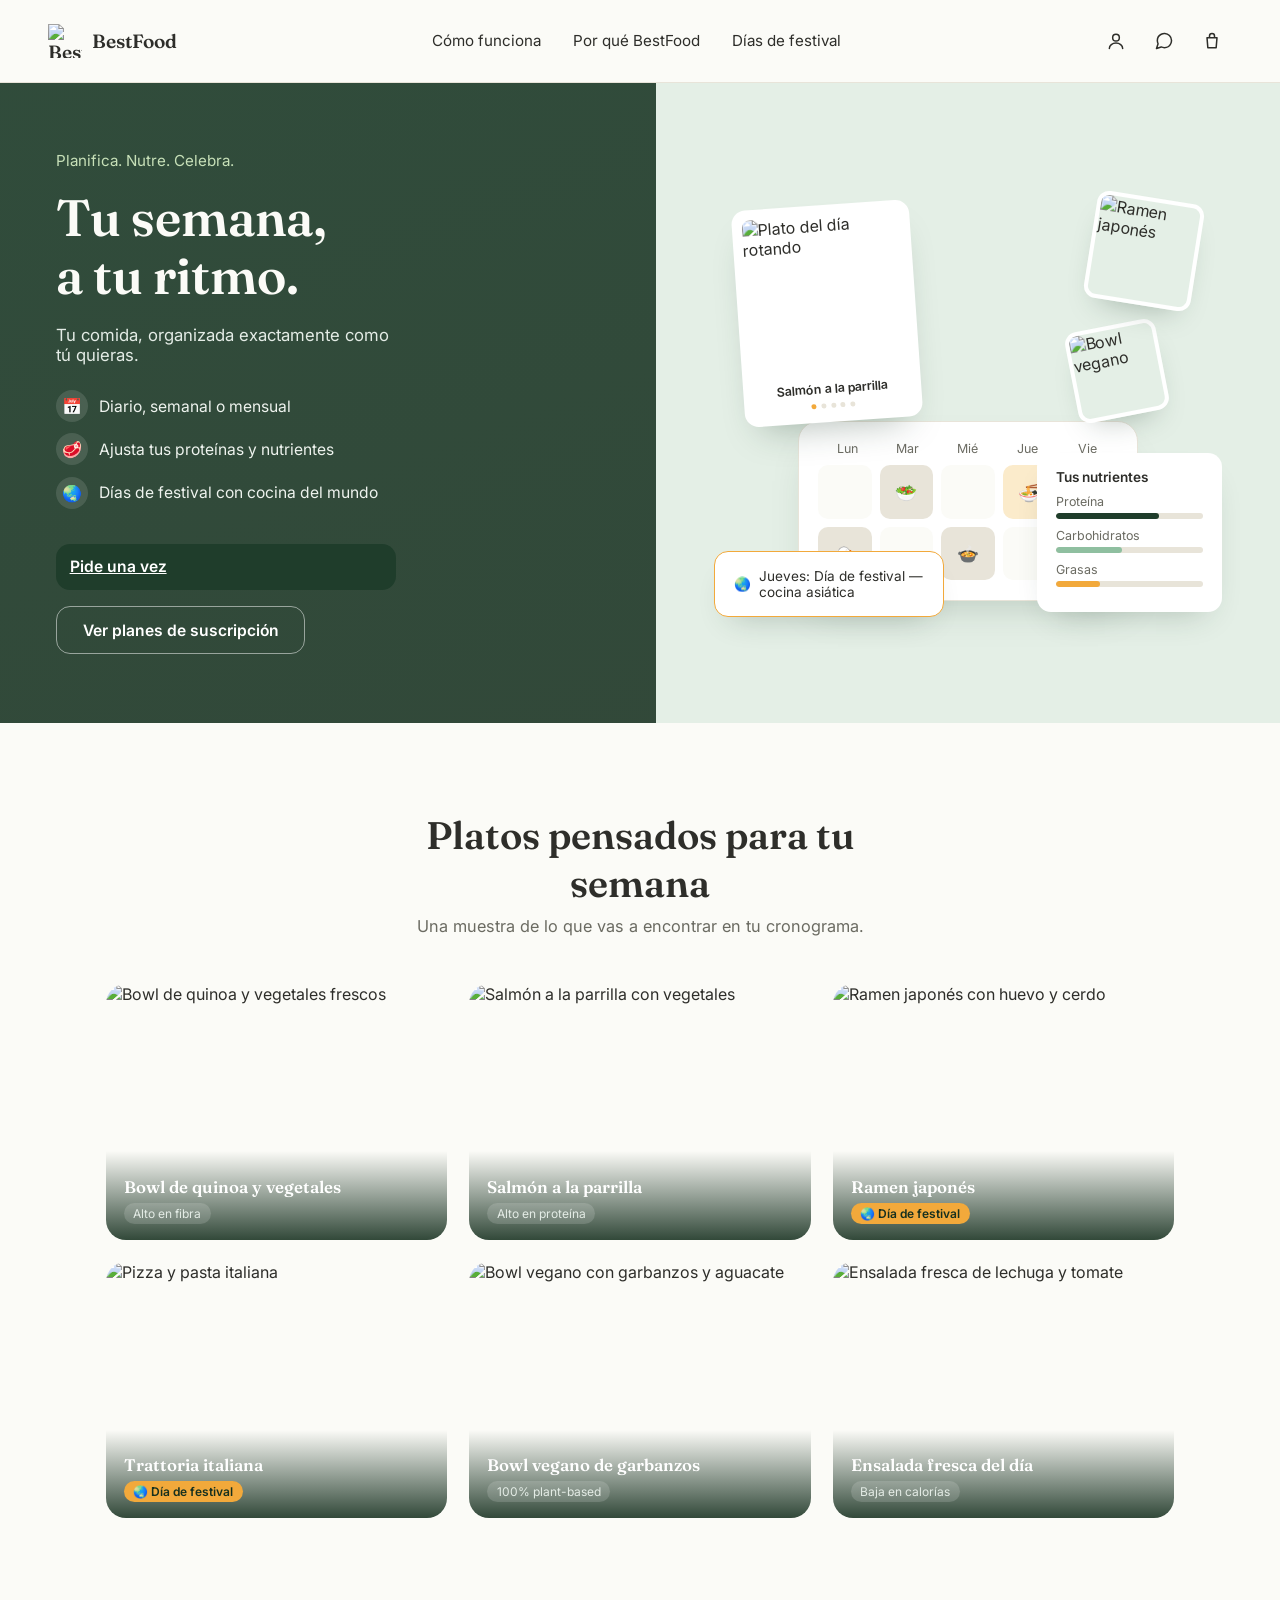
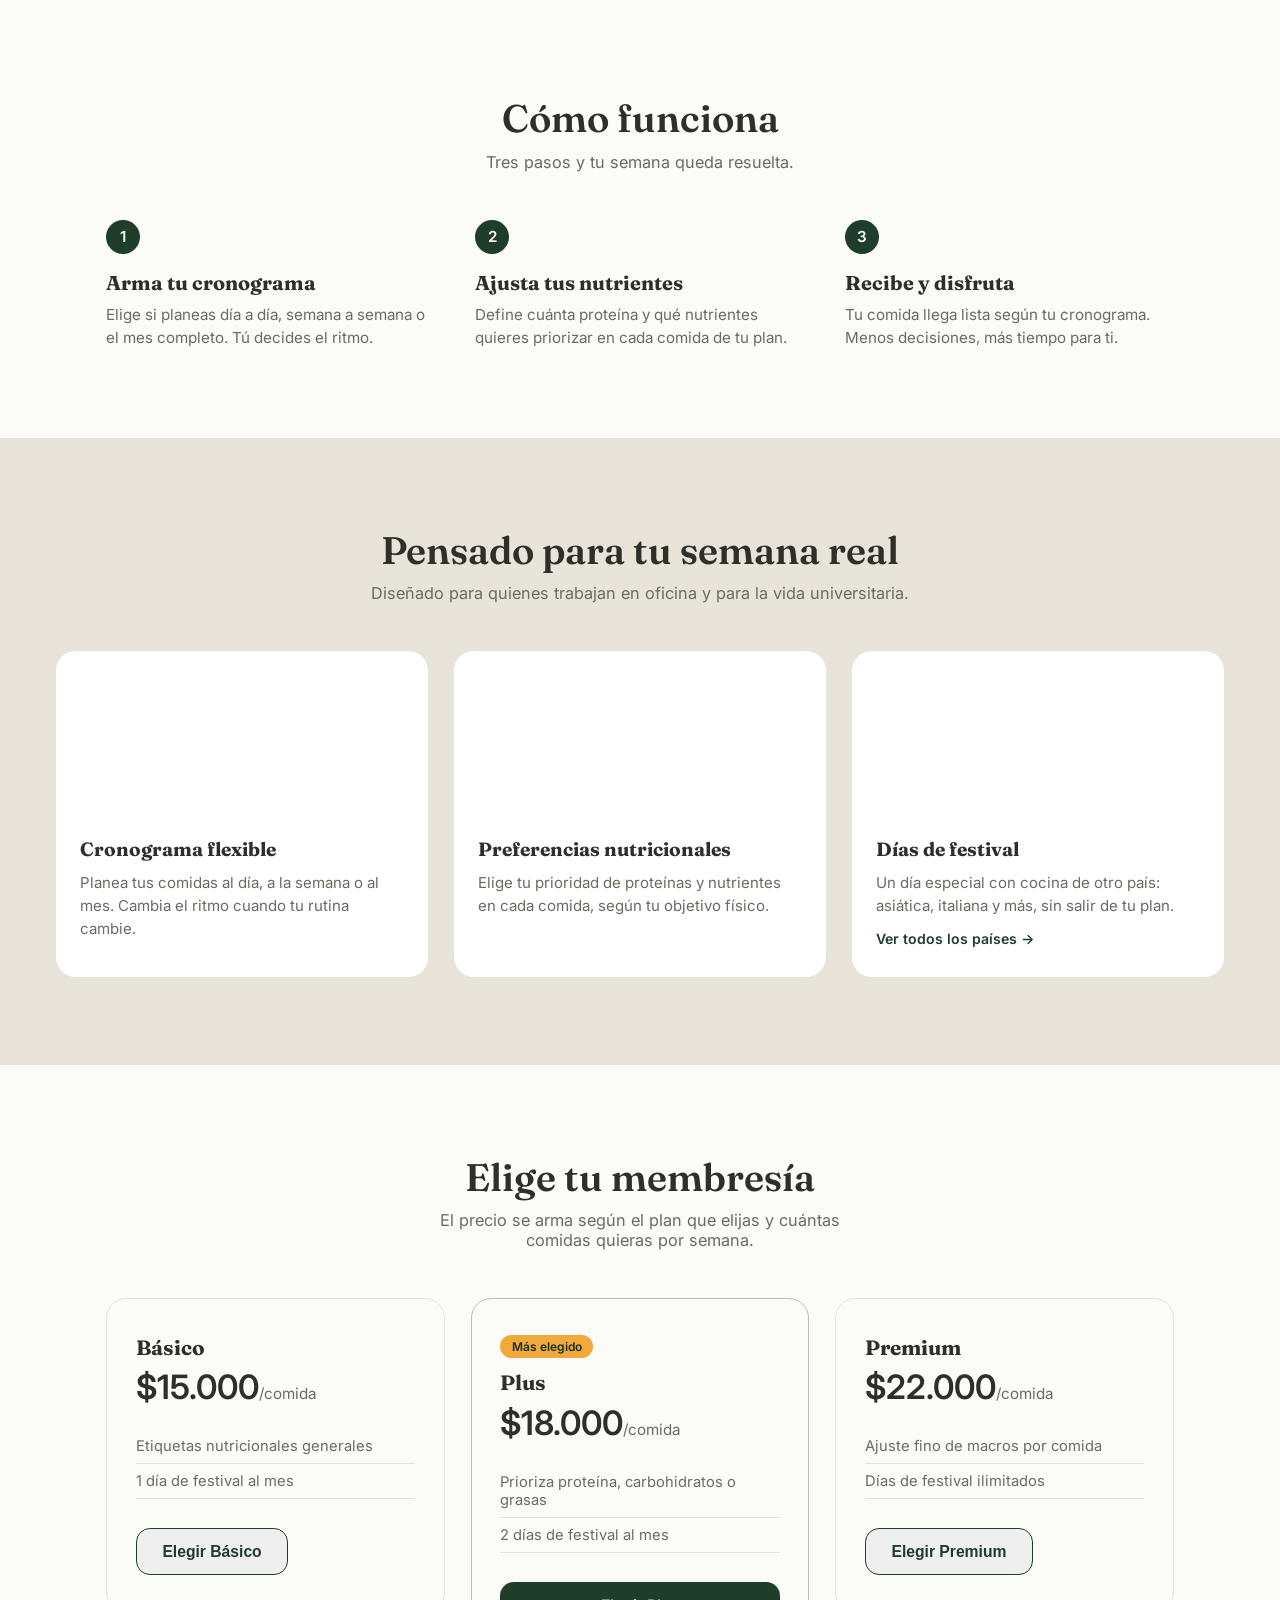
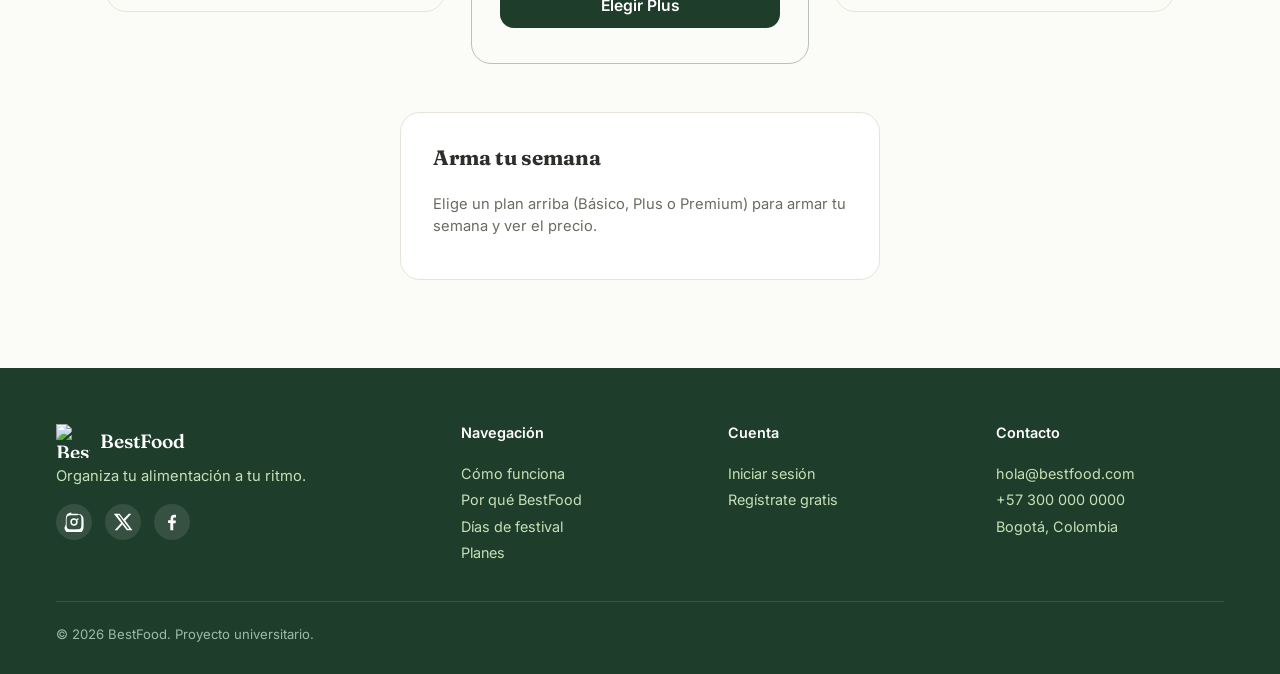
==== index.html @ bfc7ee5a "Add files via upload" ====
<!DOCTYPE html>
<html lang="es">
<head>
  <meta charset="UTF-8">
  <meta name="viewport" content="width=device-width, initial-scale=1.0">
  <title>BestFood — Organiza tu alimentación a tu ritmo</title>

  <link rel="icon" type="image/png" href="assets/logo.png">

  <link rel="preconnect" href="https://fonts.googleapis.com">
  <link href="https://fonts.googleapis.com/css2?family=Fraunces:opsz,wght@9..144,400;9..144,600;9..144,700&family=Inter:wght@400;500;600;700&display=swap" rel="stylesheet">

  <link rel="stylesheet" href="css/styles.css">
</head>
<body>

  <!-- ============ NAV ============ -->
  <header class="site-nav">
    <a href="landing.html" class="nav-logo">
      <img src="assets/logo.png" alt="BestFood" class="nav-logo-icon">
      BestFood
    </a>

    <nav class="nav-links" id="nav-links">
      <a href="#como-funciona">Cómo funciona</a>
      <a href="#diferencias">Por qué BestFood</a>
      <a href="festival.html">Días de festival</a>
    </nav>

    <div class="nav-actions nav-icons">
      <a href="login.html" class="nav-icon-btn" aria-label="Iniciar sesión / Mi cuenta">
        <svg viewBox="0 0 24 24" width="20" height="20"><path fill="none" stroke="currentColor" stroke-width="1.8" stroke-linecap="round" stroke-linejoin="round" d="M12 12a4 4 0 1 0 0-8 4 4 0 0 0 0 8zM4 21c0-3.6 3.6-6.5 8-6.5s8 2.9 8 6.5"/></svg>
      </a>
      <a href="mailto:hola@bestfood.com" class="nav-icon-btn" aria-label="Servicio al cliente">
        <svg viewBox="0 0 24 24" width="20" height="20"><path fill="none" stroke="currentColor" stroke-width="1.8" stroke-linecap="round" stroke-linejoin="round" d="M21 11.5a8.38 8.38 0 0 1-.9 3.8 8.5 8.5 0 0 1-7.6 4.7 8.38 8.38 0 0 1-3.8-.9L3 21l1.9-5.7a8.38 8.38 0 0 1-.9-3.8 8.5 8.5 0 0 1 4.7-7.6 8.38 8.38 0 0 1 3.8-.9h.5a8.48 8.48 0 0 1 8 8v.5z"/></svg>
      </a>
      <a href="menu.html" class="nav-icon-btn" aria-label="Tu pedido">
        <svg viewBox="0 0 24 24" width="20" height="20"><path fill="none" stroke="currentColor" stroke-width="1.8" stroke-linecap="round" stroke-linejoin="round" d="M6 8h12l-1 12H7L6 8zM9 8V6a3 3 0 0 1 6 0v2"/></svg>
      </a>
    </div>
    

    <button class="nav-toggle" id="nav-toggle" aria-label="Abrir menú">☰</button>
  </header>

  <!-- ============ HERO ============ -->
  <section class="hero">
    <div class="hero-brand">
      <div class="hero-brand-overlay"></div>
      <div class="hero-brand-content">
        <p class="eyebrow-plain">Planifica. Nutre. Celebra.</p>
        <h1>Tu semana,<br>a tu ritmo.</h1>
        <p class="hero-copy-short">Tu comida, organizada exactamente como tú quieras.</p>

        <div class="hero-points">
          <div class="hero-point"><span class="hero-point-icon">📅</span> Diario, semanal o mensual</div>
          <div class="hero-point"><span class="hero-point-icon">🥩</span> Ajusta tus proteínas y nutrientes</div>
          <div class="hero-point"><span class="hero-point-icon">🌏</span> Días de festival con cocina del mundo</div>
        </div>

        <div class="hero-ctas">
          <a href="menu.html" class="btn-primary">Pide una vez</a>
          <a href="#planes" class="btn-ghost">Ver planes de suscripción</a>
        </div>
      </div>
    </div>

    <div class="hero-preview">
      <div class="preview-stack">

        <div class="dish-carousel" id="dish-carousel">
          <img src="https://images.pexels.com/photos/725991/pexels-photo-725991.jpeg?cs=tinysrgb&w=500" alt="Plato del día rotando" id="dish-carousel-img">
          <div class="dish-carousel-caption" id="dish-carousel-caption">Salmón a la parrilla</div>
          <div class="dish-carousel-dots" id="dish-carousel-dots"></div>
        </div>

        <div class="mini-photo mini-photo-1">
          <img src="https://images.pexels.com/photos/884600/pexels-photo-884600.jpeg?cs=tinysrgb&w=300" alt="Ramen japonés">
        </div>

        <div class="mini-photo mini-photo-2">
          <img src="https://images.pexels.com/photos/3794378/pexels-photo-3794378.jpeg?cs=tinysrgb&w=300" alt="Bowl vegano">
        </div>

        <div class="calendar-card">
          <div class="calendar-head">
            <span>Lun</span><span>Mar</span><span>Mié</span><span>Jue</span><span>Vie</span>
          </div>
          <div class="calendar-grid">
            <div class="cal-cell"></div>
            <div class="cal-cell has-meal">🥗</div>
            <div class="cal-cell"></div>
            <div class="cal-cell has-meal fest">🍜</div>
            <div class="cal-cell"></div>

            <div class="cal-cell has-meal">🍛</div>
            <div class="cal-cell"></div>
            <div class="cal-cell has-meal">🍲</div>
            <div class="cal-cell"></div>
            <div class="cal-cell has-meal">🍊</div>
          </div>
        </div>

        <div class="floating-card nutrition-card">
          <p class="floating-title">Tus nutrientes</p>
          <div class="nutrient-row">
            <span>Proteína</span>
            <div class="bar"><span style="width: 70%; background: var(--forest);"></span></div>
          </div>
          <div class="nutrient-row">
            <span>Carbohidratos</span>
            <div class="bar"><span style="width: 45%; background: var(--sage);"></span></div>
          </div>
          <div class="nutrient-row">
            <span>Grasas</span>
            <div class="bar"><span style="width: 30%; background: var(--mango);"></span></div>
          </div>
        </div>

        <div class="floating-card festival-badge">
          🌏 <span>Jueves: Día de festival — cocina asiática</span>
        </div>

      </div>
    </div>
  </section>

  <!-- ============ PLATOS (galería con fotografía real) ============ -->
  <section class="section dishes-section">
    <div class="section-head">
      <h2>Platos pensados para tu semana</h2>
      <p>Una muestra de lo que vas a encontrar en tu cronograma.</p>
    </div>

    <div class="dishes-grid">
      <figure class="dish-card">
        <img src="https://images.pexels.com/photos/3872370/pexels-photo-3872370.jpeg?cs=tinysrgb&w=700" alt="Bowl de quinoa y vegetales frescos" loading="lazy">
        <figcaption>
          <span class="dish-name">Bowl de quinoa y vegetales</span>
          <span class="dish-tag">Alto en fibra</span>
        </figcaption>
      </figure>

      <figure class="dish-card">
        <img src="https://images.pexels.com/photos/725991/pexels-photo-725991.jpeg?cs=tinysrgb&w=700" alt="Salmón a la parrilla con vegetales" loading="lazy">
        <figcaption>
          <span class="dish-name">Salmón a la parrilla</span>
          <span class="dish-tag">Alto en proteína</span>
        </figcaption>
      </figure>

      <figure class="dish-card">
        <img src="https://images.pexels.com/photos/884600/pexels-photo-884600.jpeg?cs=tinysrgb&w=700" alt="Ramen japonés con huevo y cerdo" loading="lazy">
        <figcaption>
          <span class="dish-name">Ramen japonés</span>
          <span class="dish-tag festival-tag">🌏 Día de festival</span>
        </figcaption>
      </figure>

      <figure class="dish-card">
        <img src="https://images.pexels.com/photos/6223229/pexels-photo-6223229.jpeg?cs=tinysrgb&w=700" alt="Pizza y pasta italiana" loading="lazy">
        <figcaption>
          <span class="dish-name">Trattoria italiana</span>
          <span class="dish-tag festival-tag">🌏 Día de festival</span>
        </figcaption>
      </figure>

      <figure class="dish-card">
        <img src="https://images.pexels.com/photos/3794378/pexels-photo-3794378.jpeg?cs=tinysrgb&w=700" alt="Bowl vegano con garbanzos y aguacate" loading="lazy">
        <figcaption>
          <span class="dish-name">Bowl vegano de garbanzos</span>
          <span class="dish-tag">100% plant-based</span>
        </figcaption>
      </figure>

      <figure class="dish-card">
        <img src="https://images.pexels.com/photos/4198015/pexels-photo-4198015.jpeg?cs=tinysrgb&w=700" alt="Ensalada fresca de lechuga y tomate" loading="lazy">
        <figcaption>
          <span class="dish-name">Ensalada fresca del día</span>
          <span class="dish-tag">Baja en calorías</span>
        </figcaption>
      </figure>
    </div>
  </section>

  <!-- ============ CÓMO FUNCIONA ============ -->
  <section class="section" id="como-funciona">
    <div class="section-head">
      <h2>Cómo funciona</h2>
      <p>Tres pasos y tu semana queda resuelta.</p>
    </div>

    <div class="steps">
      <div class="step">
        <span class="step-number">1</span>
        <h3>Arma tu cronograma</h3>
        <p>Elige si planeas día a día, semana a semana o el mes completo. Tú decides el ritmo.</p>
      </div>
      <div class="step">
        <span class="step-number">2</span>
        <h3>Ajusta tus nutrientes</h3>
        <p>Define cuánta proteína y qué nutrientes quieres priorizar en cada comida de tu plan.</p>
      </div>
      <div class="step">
        <span class="step-number">3</span>
        <h3>Recibe y disfruta</h3>
        <p>Tu comida llega lista según tu cronograma. Menos decisiones, más tiempo para ti.</p>
      </div>
    </div>
  </section>

  <!-- ============ POR QUÉ BESTFOOD ============ -->
  <section class="section alt" id="diferencias">
    <div class="section-head">
      <h2>Pensado para tu semana real</h2>
      <p>Diseñado para quienes trabajan en oficina y para la vida universitaria.</p>
    </div>

    <div class="cards-grid">
      <div class="feature-card photo">
        <div class="feature-photo" style="background-image: url('https://images.pexels.com/photos/4198015/pexels-photo-4198015.jpeg?cs=tinysrgb&w=500')"></div>
        <div class="feature-body">
          <h3>Cronograma flexible</h3>
          <p>Planea tus comidas al día, a la semana o al mes. Cambia el ritmo cuando tu rutina cambie.</p>
        </div>
      </div>
      <div class="feature-card photo">
        <div class="feature-photo" style="background-image: url('https://images.pexels.com/photos/725991/pexels-photo-725991.jpeg?cs=tinysrgb&w=500')"></div>
        <div class="feature-body">
          <h3>Preferencias nutricionales</h3>
          <p>Elige tu prioridad de proteínas y nutrientes en cada comida, según tu objetivo físico.</p>
        </div>
      </div>
      <div class="feature-card photo" id="festival">
        <div class="feature-photo" style="background-image: url('https://images.pexels.com/photos/884600/pexels-photo-884600.jpeg?cs=tinysrgb&w=500')"></div>
        <div class="feature-body">
          <h3>Días de festival</h3>
          <p>Un día especial con cocina de otro país: asiática, italiana y más, sin salir de tu plan.</p>
          <a href="festival.html" class="link-muted">Ver todos los países →</a>
        </div>
      </div>
    </div>
  </section>

  <!-- ============ PLANES ============ -->
  <section class="section" id="planes">
    <div class="section-head">
      <h2>Elige tu membresía</h2>
      <p>El precio se arma según el plan que elijas y cuántas comidas quieras por semana.</p>
    </div>

    <div class="plans-grid" id="plans-grid">
      <div class="plan-card" data-plan="basico" data-name="Básico" data-price="15000" data-festival="1 día de festival al mes">
        <h3>Básico</h3>
        <p class="plan-price">$15.000<span>/comida</span></p>
        <ul>
          <li>Etiquetas nutricionales generales</li>
          <li>1 día de festival al mes</li>
        </ul>
        <button type="button" class="btn-ghost btn-block plan-select-btn">Elegir Básico</button>
      </div>

      <div class="plan-card featured" data-plan="plus" data-name="Plus" data-price="18000" data-festival="2 días de festival al mes">
        <p class="plan-tag">Más elegido</p>
        <h3>Plus</h3>
        <p class="plan-price">$18.000<span>/comida</span></p>
        <ul>
          <li>Prioriza proteína, carbohidratos o grasas</li>
          <li>2 días de festival al mes</li>
        </ul>
        <button type="button" class="btn-primary btn-block plan-select-btn">Elegir Plus</button>
      </div>

      <div class="plan-card" data-plan="premium" data-name="Premium" data-price="22000" data-festival="Días de festival ilimitados">
        <h3>Premium</h3>
        <p class="plan-price">$22.000<span>/comida</span></p>
        <ul>
          <li>Ajuste fino de macros por comida</li>
          <li>Días de festival ilimitados</li>
        </ul>
        <button type="button" class="btn-ghost btn-block plan-select-btn">Elegir Premium</button>
      </div>
    </div>

    <!-- ============ CALCULADORA DE PRECIO ============ -->
    <div class="price-calculator" id="price-calculator">
      <h3>Arma tu semana</h3>

      <p class="calc-placeholder" id="calc-placeholder">
        Elige un plan arriba (Básico, Plus o Premium) para armar tu semana y ver el precio.
      </p>

      <div class="calc-content" id="calc-content">
        <p class="calc-selected-plan">Plan seleccionado: <strong id="calc-plan-name">—</strong></p>

        <div class="calc-row">
          <label for="calc-meals">Comidas por semana</label>
          <select id="calc-meals">
            <option value="5">5 — solo almuerzo, días hábiles</option>
            <option value="7">7 — un almuerzo diario</option>
            <option value="10" selected>10 — almuerzo + cena, 5 días</option>
            <option value="14">14 — almuerzo + cena, todos los días</option>
          </select>
        </div>

        <div class="calc-row">
          <label>Entrega</label>
          <div class="calc-toggle">
            <button type="button" class="calc-toggle-btn active" data-delivery="semanal">Semanal (1 envío)</button>
            <button type="button" class="calc-toggle-btn" data-delivery="diario">Día a día</button>
          </div>
        </div>

        <div class="calc-total">
          <span>Total estimado por semana</span>
          <strong id="calc-total-price">$0</strong>
        </div>

        <p class="calc-note" id="calc-festival-note"></p>

        <a href="#" class="btn-primary btn-block" id="calc-continue-btn">Continuar con este plan</a>
      </div>
    </div>
  </section>

  <!-- ============ FOOTER ============ -->
  <footer class="site-footer">
    <div class="footer-grid">

      <div class="footer-brand">
        <a href="landing.html" class="nav-logo">
          <img src="assets/logo.png" alt="BestFood" class="nav-logo-icon">
          BestFood
        </a>
        <p>Organiza tu alimentación a tu ritmo.</p>

        <div class="social-icons">
          <a href="https://instagram.com" target="_blank" rel="noopener" aria-label="Instagram de BestFood">
            <svg viewBox="0 0 24 24" width="20" height="20"><path fill="currentColor" d="M12 2.2c3.2 0 3.6 0 4.85.07 1.17.06 2.02.25 2.75.54.75.29 1.38.68 2 1.3.62.62 1 1.25 1.3 2 .29.73.48 1.58.54 2.75.07 1.25.07 1.65.07 4.85s0 3.6-.07 4.85c-.06 1.17-.25 2.02-.54 2.75-.3.75-.68 1.38-1.3 2-.62.62-1.25 1-2 1.3-.73.29-1.58.48-2.75.54-1.25.07-1.65.07-4.85.07s-3.6 0-4.85-.07c-1.17-.06-2.02-.25-2.75-.54-.75-.3-1.38-.68-2-1.3-.62-.62-1-1.25-1.3-2-.29-.73-.48-1.58-.54-2.75C2.2 15.6 2.2 15.2 2.2 12s0-3.6.07-4.85c.06-1.17.25-2.02.54-2.75.3-.75.68-1.38 1.3-2 .62-.62 1.25-1 2-1.3.73-.29 1.58-.48 2.75-.54C8.4 2.2 8.8 2.2 12 2.2zm0 1.8c-3.15 0-3.52 0-4.76.07-.96.04-1.48.2-1.82.34-.46.18-.78.39-1.13.73-.34.35-.55.67-.73 1.13-.14.34-.3.86-.34 1.82C3.16 8.48 3.16 8.85 3.16 12s0 3.52.06 4.76c.04.96.2 1.48.34 1.82.18.46.39.78.73 1.13.35.34.67.55 1.13.73.34.14.86.3 1.82.34 1.24.06 1.6.07 4.76.07s3.52 0 4.76-.07c.96-.04 1.48-.2 1.82-.34.46-.18.78-.39 1.13-.73.34-.35.55-.67.73-1.13.14-.34.3-.86.34-1.82.06-1.24.07-1.6.07-4.76s0-3.52-.07-4.76c-.04-.96-.2-1.48-.34-1.82-.18-.46-.39-.78-.73-1.13a3 3 0 0 0-1.13-.73c-.34-.14-.86-.3-1.82-.34C15.52 4 15.15 4 12 4zm0 3.6a4.4 4.4 0 1 1 0 8.8 4.4 4.4 0 0 1 0-8.8zm0 1.8a2.6 2.6 0 1 0 0 5.2 2.6 2.6 0 0 0 0-5.2zm4.6-2a1.03 1.03 0 1 1 0 2.06 1.03 1.03 0 0 1 0-2.06z"/></svg>
          </a>
          <a href="https://x.com" target="_blank" rel="noopener" aria-label="X (Twitter) de BestFood">
            <svg viewBox="0 0 24 24" width="20" height="20"><path fill="currentColor" d="M18.9 2H22l-7.3 8.3L23.3 22h-6.8l-5.3-6.9L5 22H2l7.8-8.9L1 2h6.9l4.8 6.3L18.9 2zm-1.2 18h1.9L7.4 4H5.4l12.3 16z"/></svg>
          </a>
          <a href="https://facebook.com" target="_blank" rel="noopener" aria-label="Facebook de BestFood">
            <svg viewBox="0 0 24 24" width="20" height="20"><path fill="currentColor" d="M13.5 22v-8.4h2.8l.4-3.3h-3.2V8.1c0-1 .3-1.6 1.7-1.6h1.6V3.5c-.3 0-1.3-.1-2.4-.1-2.4 0-4 1.5-4 4.2v2.3H7.3v3.3h2.7V22h3.5z"/></svg>
          </a>
        </div>
      </div>

      <div class="footer-col">
        <p class="footer-heading">Navegación</p>
        <a href="#como-funciona">Cómo funciona</a>
        <a href="#diferencias">Por qué BestFood</a>
        <a href="festival.html">Días de festival</a>
        <a href="#planes">Planes</a>
      </div>

      <div class="footer-col">
        <p class="footer-heading">Cuenta</p>
        <a href="login.html">Iniciar sesión</a>
        <a href="#planes">Regístrate gratis</a>
      </div>

      <div class="footer-col">
        <p class="footer-heading">Contacto</p>
        <a href="mailto:hola@bestfood.com">hola@bestfood.com</a>
        <a href="tel:+573000000000">+57 300 000 0000</a>
        <p class="footer-address">Bogotá, Colombia</p>
      </div>

    </div>

    <p class="footer-copy">© 2026 BestFood. Proyecto universitario.</p>
  </footer>

  <script src="js/script.js"></script>
  <script src="js/integracion-platos.js"></script>
</body>
</html>
---- css/styles.css ----
/* ============================================
   BESTFOOD — TOKENS DE DISEÑO
   Aquí definimos nuestra "paleta oficial" como variables,
   así si un color cambia, lo cambiamos en un solo lugar.
   ============================================ */
:root {
  --forest: #1F3D2B;       /* verde principal: marca, botones */
  --forest-dark: #16301F;  /* verde oscuro: hover, fondos fuertes */
  --mango: #F2A93B;        /* acento cálido: energía, festival */
  --cream: #FBFBF7;        /* fondo claro general */
  --sand: #E8E4D9;         /* tarjetas / bloques suaves */
  --ink: #2E2E2A;          /* texto principal */
  --ink-soft: #6B6B62;     /* texto secundario */
  --error: #C4453A;

  --sage: #8FBFA0;         /* verde suave: acentos secundarios */
  --mist: #E4EFE6;         /* verde muy claro: fondos suaves */

  --font-display: 'Fraunces', serif;
  --font-body: 'Inter', sans-serif;

  --radius: 14px;
  --radius-lg: 20px;
}

* {
  box-sizing: border-box;
  margin: 0;
  padding: 0;
}

body {
  font-family: var(--font-body);
  color: var(--ink);
  background: var(--cream);
}

/* ============================================
   LAYOUT GENERAL: dos columnas (marca | formulario)
   ============================================ */
.auth-screen {
  display: grid;
  grid-template-columns: 1.1fr 1fr;
  min-height: 100vh;
}

/* ============================================
   PANEL IZQUIERDO — MARCA
   ============================================ */
.brand-panel {
  background: var(--forest);
  color: var(--cream);
  padding: 4rem 3.5rem;
  display: flex;
  flex-direction: column;
  justify-content: space-between;
  position: relative;
  overflow: hidden;
}

.brand-mark {
  display: inline-block;
  font-family: var(--font-display);
  font-weight: 600;
  font-size: 1.25rem;
  letter-spacing: 0.02em;
  margin-bottom: 3rem;
  color: inherit;
  text-decoration: none;
}

.brand-panel h1 {
  font-family: var(--font-display);
  font-weight: 600;
  font-size: clamp(2.4rem, 4vw, 3.4rem);
  line-height: 1.1;
  max-width: 11ch;
  margin-bottom: 1.5rem;
}

.brand-copy {
  max-width: 38ch;
  font-size: 1.05rem;
  line-height: 1.6;
  color: #DCE7DE;
  margin-bottom: 2.5rem;
}

.brand-highlights {
  list-style: none;
  display: flex;
  flex-direction: column;
  gap: 0.9rem;
  font-size: 0.95rem;
}

.brand-highlights li {
  display: flex;
  align-items: center;
  gap: 0.75rem;
  color: #EEF3EE;
}

.dot {
  width: 9px;
  height: 9px;
  border-radius: 50%;
  flex-shrink: 0;
}

.dot-cal  { background: #8FBFA0; }
.dot-leaf { background: #C7E0B8; }
.dot-fest { background: var(--mango); }

/* Ilustración decorativa: un "plato" hecho solo con CSS */
.plate {
  position: absolute;
  right: -60px;
  bottom: -60px;
  width: 260px;
  height: 260px;
}

.plate-ring {
  position: absolute;
  inset: 0;
  border-radius: 50%;
  border: 2px solid rgba(255,255,255,0.15);
}

.plate-food {
  position: absolute;
  border-radius: 50%;
  opacity: 0.9;
}

.food-1 { width: 90px; height: 90px; background: var(--mango); top: 40px; left: 50px; }
.food-2 { width: 60px; height: 60px; background: #8FBFA0; top: 130px; left: 130px; }
.food-3 { width: 45px; height: 45px; background: #C7E0B8; top: 60px; left: 150px; }

/* ============================================
   PANEL DERECHO — FORMULARIO
   ============================================ */
.form-panel {
  position: relative;
  overflow: hidden;
  display: flex;
  align-items: center;
  justify-content: center;
  padding: 3rem 2rem;
  background-image: url('https://images.pexels.com/photos/3872370/pexels-photo-3872370.jpeg?cs=tinysrgb&w=1200');
  background-size: cover;
  background-position: center;
}

/* Igual que en el hero: difuminamos la foto en un pseudo-elemento aparte,
   y encima ponemos una capa casi blanca para que el formulario siga siendo
   perfectamente legible — la foto solo se asoma como un detalle de color. */
.form-panel::before {
  content: '';
  position: absolute;
  inset: -20px;
  background: inherit;
  filter: blur(18px) saturate(0.9);
  z-index: 0;
}

.form-panel::after {
  content: '';
  position: absolute;
  inset: 0;
  background: rgba(251, 251, 247, 0.93);
  z-index: 1;
}

.form-wrap {
  position: relative;
  z-index: 2;
  width: 100%;
  max-width: 380px;
}

.form-header h2 {
  font-family: var(--font-display);
  font-weight: 600;
  font-size: 2rem;
  margin-bottom: 0.5rem;
}

.form-header p {
  color: var(--ink-soft);
  font-size: 0.95rem;
  margin-bottom: 2.2rem;
}

.field {
  margin-bottom: 1.3rem;
}

.field label {
  display: block;
  font-size: 0.88rem;
  font-weight: 500;
  margin-bottom: 0.4rem;
}

.field input {
  width: 100%;
  padding: 0.75rem 0.9rem;
  border: 1.5px solid var(--sand);
  border-radius: var(--radius);
  font-family: var(--font-body);
  font-size: 0.95rem;
  background: #fff;
  transition: border-color 0.15s ease;
}

.field input:focus {
  outline: none;
  border-color: var(--forest);
}

.field input.invalid {
  border-color: var(--error);
}

.error-message {
  display: block;
  min-height: 1.1em;
  font-size: 0.8rem;
  color: var(--error);
  margin-top: 0.3rem;
}

.password-field {
  position: relative;
}

.password-field input {
  padding-right: 3.2rem;
}

.toggle-password {
  position: absolute;
  right: 0.6rem;
  top: 50%;
  transform: translateY(-50%);
  border: none;
  background: none;
  color: var(--ink-soft);
  font-size: 0.8rem;
  font-weight: 500;
  cursor: pointer;
}

.field-row {
  display: flex;
  align-items: center;
  justify-content: space-between;
  font-size: 0.85rem;
  margin-bottom: 1.6rem;
}

.checkbox-label {
  display: flex;
  align-items: center;
  gap: 0.4rem;
  color: var(--ink-soft);
}

.link-muted {
  color: var(--forest);
  text-decoration: none;
}

.link-muted:hover {
  text-decoration: underline;
}

.btn-primary {
  width: 100%;
  padding: 0.85rem;
  border: none;
  border-radius: var(--radius);
  background: var(--forest);
  color: #fff;
  font-family: var(--font-body);
  font-weight: 600;
  font-size: 0.98rem;
  cursor: pointer;
  transition: background 0.15s ease;
}

.btn-primary:hover {
  background: var(--forest-dark);
}

.btn-primary:disabled {
  opacity: 0.6;
  cursor: not-allowed;
}

.form-feedback {
  min-height: 1.2em;
  font-size: 0.85rem;
  margin-top: 0.8rem;
  text-align: center;
}

.form-feedback.success { color: var(--forest); }
.form-feedback.error   { color: var(--error); }

.switch-auth {
  text-align: center;
  font-size: 0.88rem;
  color: var(--ink-soft);
  margin-top: 1.8rem;
}

.switch-auth a {
  color: var(--forest);
  font-weight: 600;
  text-decoration: none;
}

.switch-auth a:hover {
  text-decoration: underline;
}

/* ============================================
   RESPONSIVE — en pantallas angostas ocultamos
   el panel de marca y dejamos solo el formulario
   ============================================ */
@media (max-width: 860px) {
  .auth-screen {
    grid-template-columns: 1fr;
  }
  .brand-panel {
    display: none;
  }
  .form-panel {
    padding: 2.5rem 1.3rem;
  }
}

/* ============================================
   LANDING PAGE
   ============================================ */

a { color: inherit; }

.btn-small { display: inline-block; width: auto; padding: 0.55rem 1.3rem; font-size: 0.9rem; text-decoration: none; }
.btn-block { display: block; text-align: center; text-decoration: none; }

.btn-ghost {
  display: inline-block;
  padding: 0.85rem 1.6rem;
  border: 1.5px solid var(--forest);
  border-radius: var(--radius);
  color: var(--forest);
  text-decoration: none;
  font-weight: 600;
  font-size: 0.98rem;
  transition: background 0.15s ease;
}

.btn-ghost:hover { background: rgba(31, 61, 43, 0.06); }

/* ---------- NAV ---------- */
.site-nav {
  display: flex;
  align-items: center;
  justify-content: space-between;
  padding: 1.3rem 3rem;
  background: var(--cream);
  border-bottom: 1px solid var(--sand);
  position: sticky;
  top: 0;
  z-index: 20;
}

.nav-logo {
  display: flex;
  align-items: center;
  gap: 0.6rem;
  font-family: var(--font-display);
  font-weight: 600;
  font-size: 1.2rem;
  text-decoration: none;
}

.nav-logo-icon { width: 34px; height: 34px; object-fit: contain; flex-shrink: 0; }

.nav-links {
  display: flex;
  gap: 2rem;
  font-size: 0.95rem;
}

.nav-links a { text-decoration: none; color: var(--ink); }
.nav-links a:hover { color: var(--forest); }

.nav-actions {
  display: flex;
  align-items: center;
  gap: 1.4rem;
  font-size: 0.95rem;
}

.nav-actions a.link-muted { text-decoration: none; }

.nav-icons { gap: 0.5rem; }

.nav-icon-btn {
  width: 40px;
  height: 40px;
  border-radius: 50%;
  display: flex;
  align-items: center;
  justify-content: center;
  color: var(--ink);
  transition: background 0.15s ease, color 0.15s ease;
}

.nav-icon-btn:hover {
  background: var(--sand);
  color: var(--forest);
}

.nav-toggle {
  display: none;
  background: none;
  border: none;
  font-size: 1.4rem;
  cursor: pointer;
}

/* ---------- HERO ---------- */
.hero {
  display: grid;
  grid-template-columns: 1.05fr 1fr;
  min-height: 640px;
}

.hero-brand {
  position: relative;
  display: flex;
  align-items: center;
  padding: 4rem 3.5rem;
  overflow: hidden;
  color: var(--cream);

  background-image: url('https://images.pexels.com/photos/725991/pexels-photo-725991.jpeg?cs=tinysrgb&w=1600');
  background-size: cover;
  background-position: center;
}

/* Difuminamos la foto sin difuminar el texto: el blur va en un
   pseudo-elemento que ocupa todo el fondo, y el contenido va aparte. */
.hero-brand::before {
  content: '';
  position: absolute;
  inset: -20px;
  background: inherit;
  filter: blur(6px) saturate(0.9);
  z-index: 0;
}

.hero-brand-overlay {
  position: absolute;
  inset: 0;
  background: linear-gradient(160deg, rgba(31,61,43,0.92), rgba(22,48,31,0.88));
  z-index: 1;
}

.hero-brand-content {
  position: relative;
  z-index: 2;
  max-width: 34ch;
}

.eyebrow-plain {
  font-size: 0.95rem;
  color: #C7E0B8;
  margin-bottom: 1.2rem;
}

.hero-brand h1 {
  font-family: var(--font-display);
  font-weight: 600;
  font-size: clamp(2.4rem, 4vw, 3.2rem);
  line-height: 1.12;
  margin-bottom: 1.3rem;
}

.hero-copy-short {
  font-size: 1.05rem;
  color: #E4ECE6;
  margin-bottom: 1.6rem;
}

.hero-points {
  display: flex;
  flex-direction: column;
  gap: 0.7rem;
  margin-bottom: 2.2rem;
}

.hero-point {
  display: flex;
  align-items: center;
  gap: 0.7rem;
  color: #EEF3EE;
  font-size: 0.98rem;
}

.hero-point-icon {
  width: 32px;
  height: 32px;
  border-radius: 50%;
  background: rgba(255,255,255,0.12);
  display: flex;
  align-items: center;
  justify-content: center;
  font-size: 1rem;
  flex-shrink: 0;
}

.hero-ctas { display: flex; gap: 1rem; flex-wrap: wrap; }

.hero-ctas .btn-ghost {
  border-color: rgba(255,255,255,0.5);
  color: #fff;
}
.hero-ctas .btn-ghost:hover { background: rgba(255,255,255,0.1); }

/* ---------- HERO PREVIEW (mock de producto) ---------- */
.hero-preview {
  position: relative;
  background: var(--mist);
  display: flex;
  align-items: center;
  justify-content: center;
  padding: 3rem;
}

/* Contenedor de tamaño fijo: todo lo demás se posiciona relativo a esto,
   así las coordenadas no dependen del ancho real de la pantalla. */
.preview-stack {
  position: relative;
  width: 100%;
  max-width: 460px;
}

/* ---------- Animación de "flotar" (movimiento sutil y continuo) ---------- */
@keyframes floaty {
  0%, 100% { transform: translateY(0); }
  50% { transform: translateY(-10px); }
}

/* ---------- CARRUSEL DE PLATOS EN EL HERO ---------- */
.dish-carousel {
  position: absolute;
  top: 0;
  left: 0;
  width: 178px;
  background: #fff;
  border-radius: var(--radius);
  padding: 0.6rem 0.6rem 0.9rem;
  box-shadow: 0 20px 36px -18px rgba(31,61,43,0.35);
  transform: rotate(-4deg);
  z-index: 3;
  animation: floaty 5s ease-in-out infinite;
}

.dish-carousel img {
  width: 100%;
  aspect-ratio: 1 / 1;
  object-fit: cover;
  border-radius: 8px;
  display: block;
  transition: opacity 0.4s ease;
}

.dish-carousel-caption {
  font-size: 0.78rem;
  font-weight: 600;
  text-align: center;
  margin-top: 0.5rem;
  color: var(--ink);
}

.dish-carousel-dots {
  display: flex;
  justify-content: center;
  gap: 0.3rem;
  margin-top: 0.4rem;
}

.dish-carousel-dots span {
  width: 5px;
  height: 5px;
  border-radius: 50%;
  background: var(--sand);
  transition: background 0.2s ease;
}

.dish-carousel-dots span.active {
  background: var(--mango);
}

/* ---------- FOTOS PEQUEÑAS DEL COLLAGE ---------- */
.mini-photo {
  position: absolute;
  border-radius: 12px;
  overflow: hidden;
  box-shadow: 0 16px 30px -16px rgba(31,61,43,0.35);
  border: 4px solid #fff;
}

.mini-photo img {
  display: block;
  width: 100%;
  height: 100%;
  object-fit: cover;
}

.mini-photo-1 {
  top: -0.5rem;
  right: 0;
  width: 108px;
  height: 108px;
  transform: rotate(9deg);
  z-index: 2;
  animation: floaty 4.5s ease-in-out infinite;
  animation-delay: 0.3s;
}

.mini-photo-2 {
  top: 7.5rem;
  right: 2.2rem;
  width: 92px;
  height: 92px;
  transform: rotate(-11deg);
  z-index: 1;
  animation: floaty 6s ease-in-out infinite;
  animation-delay: 1.1s;
}

/* El calendario queda en el flujo normal, empujado hacia abajo para
   dejar espacio a las fotos que flotan encima */
.preview-stack .calendar-card {
  margin: 13.5rem auto 0;
}

.calendar-card {
  background: #fff;
  border: 1px solid var(--sand);
  border-radius: var(--radius-lg);
  padding: 1.2rem;
  width: 100%;
  max-width: 340px;
  box-shadow: 0 20px 40px -20px rgba(31,61,43,0.25);
}

.calendar-head {
  display: grid;
  grid-template-columns: repeat(5, 1fr);
  font-size: 0.78rem;
  color: var(--ink-soft);
  margin-bottom: 0.6rem;
  text-align: center;
}

.calendar-grid {
  display: grid;
  grid-template-columns: repeat(5, 1fr);
  gap: 0.5rem;
}

.cal-cell {
  aspect-ratio: 1;
  border-radius: 10px;
  background: var(--cream);
  display: flex;
  align-items: center;
  justify-content: center;
  font-size: 1.1rem;
}

.cal-cell.has-meal { background: var(--sand); }
.cal-cell.fest { background: #FBEBCB; }

.floating-card {
  position: absolute;
  background: #fff;
  border-radius: var(--radius);
  padding: 1rem 1.2rem;
  box-shadow: 0 16px 32px -18px rgba(31,61,43,0.3);
  font-size: 0.85rem;
}

.nutrition-card {
  top: 15.5rem;
  right: -1.5rem;
  width: 185px;
  animation: floaty 5.5s ease-in-out infinite;
  animation-delay: 0.6s;
}

.floating-title { font-weight: 600; margin-bottom: 0.6rem; }

.nutrient-row { margin-bottom: 0.55rem; }
.nutrient-row span { display: block; font-size: 0.78rem; color: var(--ink-soft); margin-bottom: 0.25rem; }

.bar { background: var(--sand); border-radius: 6px; height: 6px; overflow: hidden; }
.bar span { display: block; height: 100%; border-radius: 6px; }

.festival-badge {
  bottom: -1rem;
  left: -1.5rem;
  display: flex;
  align-items: center;
  gap: 0.5rem;
  border: 1.5px solid var(--mango);
  max-width: 230px;
  animation: floaty 5s ease-in-out infinite;
  animation-delay: 1.4s;
}

/* ---------- SECCIONES GENERALES ---------- */
.section {
  padding: 5.5rem 3.5rem;
  max-width: 1180px;
  margin: 0 auto;
}

.section.alt { max-width: none; background: var(--sand); }
.section.alt .section-head,
.section.alt .cards-grid { max-width: 1180px; margin-left: auto; margin-right: auto; }

.section-head {
  text-align: center;
  max-width: 46ch;
  margin: 0 auto 3rem;
}

.section-head h2 {
  font-family: var(--font-display);
  font-weight: 600;
  font-size: clamp(1.8rem, 3vw, 2.4rem);
  margin-bottom: 0.6rem;
}

.section-head p { color: var(--ink-soft); font-size: 1.02rem; }

/* ---------- CÓMO FUNCIONA ---------- */
.steps {
  display: grid;
  grid-template-columns: repeat(3, 1fr);
  gap: 2.5rem;
}

.step-number {
  display: inline-flex;
  align-items: center;
  justify-content: center;
  width: 34px;
  height: 34px;
  border-radius: 50%;
  background: var(--forest);
  color: #fff;
  font-weight: 600;
  font-size: 0.95rem;
  margin-bottom: 1rem;
}

.step h3 { font-family: var(--font-display); font-size: 1.25rem; margin-bottom: 0.5rem; }
.step p { color: var(--ink-soft); font-size: 0.95rem; line-height: 1.55; }

/* ---------- CARDS: diferenciadores ---------- */
.cards-grid {
  display: grid;
  grid-template-columns: repeat(3, 1fr);
  gap: 1.6rem;
}

.feature-card {
  background: #fff;
  border-radius: var(--radius-lg);
  padding: 2rem 1.7rem;
}

.feature-icon { font-size: 1.8rem; margin-bottom: 1rem; }
.feature-card h3 { font-family: var(--font-display); font-size: 1.2rem; margin-bottom: 0.6rem; }
.feature-card p { color: var(--ink-soft); font-size: 0.94rem; line-height: 1.55; }

/* ---------- PLANES ---------- */
.plans-grid {
  display: grid;
  grid-template-columns: repeat(3, 1fr);
  gap: 1.6rem;
  align-items: start;
}

.plan-card {
  border: 1.5px solid var(--sand);
  border-radius: var(--radius-lg);
  padding: 2.2rem 1.8rem;
}

.plan-card.featured {
  border-color: rgba(31,61,43,0.3);
}

.plan-tag {
  display: inline-block;
  background: var(--mango);
  color: var(--forest-dark);
  font-size: 0.75rem;
  font-weight: 600;
  padding: 0.25rem 0.7rem;
  border-radius: 999px;
  margin-bottom: 0.8rem;
}

.plan-card h3 { font-family: var(--font-display); font-size: 1.3rem; margin-bottom: 0.4rem; }

.plan-price { font-size: 2.1rem; font-weight: 600; margin-bottom: 1.4rem; }
.plan-price span { font-size: 0.95rem; font-weight: 400; color: var(--ink-soft); }

.plan-card ul { list-style: none; margin-bottom: 1.8rem; }
.plan-card li {
  font-size: 0.92rem;
  color: var(--ink-soft);
  padding: 0.5rem 0;
  border-bottom: 1px solid var(--sand);
}

/* ---------- FOOTER ---------- */
.site-footer {
  background: var(--forest);
  color: #E4ECE6;
  padding: 3.5rem 3.5rem 2rem;
}

.footer-grid {
  display: grid;
  grid-template-columns: 1.6fr 1fr 1fr 1fr;
  gap: 2.5rem;
  padding-bottom: 2.5rem;
  border-bottom: 1px solid rgba(255,255,255,0.12);
  margin-bottom: 1.5rem;
}

.footer-brand .nav-logo { color: #fff; margin-bottom: 0.6rem; }
.footer-brand p { color: #C7E0B8; font-size: 0.92rem; margin-bottom: 1.2rem; }

.social-icons { display: flex; gap: 0.8rem; }

.social-icons a {
  width: 36px;
  height: 36px;
  border-radius: 50%;
  background: rgba(255,255,255,0.1);
  color: #fff;
  display: flex;
  align-items: center;
  justify-content: center;
  transition: background 0.15s ease;
}

.social-icons a:hover { background: var(--mango); color: var(--forest-dark); }

.footer-heading {
  color: #fff;
  font-weight: 600;
  font-size: 0.9rem;
  margin-bottom: 0.9rem;
}

.footer-col { display: flex; flex-direction: column; gap: 0.6rem; font-size: 0.9rem; }
.footer-col a { color: #C7E0B8; text-decoration: none; }
.footer-col a:hover { color: #fff; }
.footer-address { color: #C7E0B8; margin: 0; }

.footer-copy { font-size: 0.82rem; color: #9DBBA8; }

@media (max-width: 720px) {
  .footer-grid { grid-template-columns: 1fr 1fr; }
}
@media (max-width: 480px) {
  .footer-grid { grid-template-columns: 1fr; }
}

/* ---------- RESPONSIVE LANDING ---------- */
@media (max-width: 960px) {
  .nav-links {
    display: none;
    position: absolute;
    top: 100%;
    left: 0;
    right: 0;
    flex-direction: column;
    gap: 0;
    background: var(--cream);
    border-bottom: 1px solid var(--sand);
  }
  .nav-links.open { display: flex; }
  .nav-links a { padding: 1rem 1.5rem; border-top: 1px solid var(--sand); }
  .nav-toggle { display: block; }
  .hero { grid-template-columns: 1fr; }
  .steps, .cards-grid, .plans-grid { grid-template-columns: 1fr; }
  .section { padding: 3.5rem 1.5rem; }
  .site-nav { padding: 1rem 1.5rem; }
  .nav-actions .link-muted { display: none; }
}

/* ============================================
   GALERÍA DE PLATOS (fotografía real)
   ============================================ */
.dishes-grid {
  display: grid;
  grid-template-columns: repeat(3, 1fr);
  gap: 1.4rem;
}

.dish-card {
  position: relative;
  border-radius: var(--radius-lg);
  overflow: hidden;
  aspect-ratio: 4 / 3;
}

.dish-card img {
  width: 100%;
  height: 100%;
  object-fit: cover;
  display: block;
  transition: transform 0.4s ease;
}

/* Única animación con hover de esta sección: acercamiento sutil de la foto.
   Responde a la acción del usuario, no se dispara sola al cargar. */
.dish-card:hover img {
  transform: scale(1.06);
}

.dish-card figcaption {
  position: absolute;
  inset: auto 0 0 0;
  padding: 1.6rem 1.1rem 1rem;
  background: linear-gradient(0deg, rgba(22,48,31,0.88), rgba(22,48,31,0));
  display: flex;
  flex-direction: column;
  gap: 0.35rem;
}

.dish-name {
  color: #fff;
  font-family: var(--font-display);
  font-weight: 600;
  font-size: 1.05rem;
}

.dish-tag {
  display: inline-block;
  width: fit-content;
  font-size: 0.75rem;
  color: #E4ECE6;
  background: rgba(255,255,255,0.15);
  padding: 0.2rem 0.6rem;
  border-radius: 999px;
}

.dish-tag.festival-tag {
  background: var(--mango);
  color: var(--forest-dark);
  font-weight: 600;
}

/* ============================================
   FEATURE CARDS CON FOTO
   ============================================ */
.feature-card.photo {
  padding: 0;
  overflow: hidden;
}

.feature-photo {
  height: 160px;
  background-size: cover;
  background-position: center;
}

.feature-card.photo .feature-body {
  padding: 1.6rem 1.5rem 1.8rem;
}

@media (max-width: 720px) {
  .dishes-grid { grid-template-columns: repeat(2, 1fr); }
}

@media (max-width: 480px) {
  .dishes-grid { grid-template-columns: 1fr; }
}

/* ============================================
   PÁGINA DE MENÚ (pedido de compra única)
   ============================================ */
.menu-header {
  text-align: center;
  padding: 3.5rem 1.5rem 1rem;
  max-width: 46ch;
  margin: 0 auto;
}

.menu-eyebrow { color: var(--ink-soft); margin-bottom: 0.6rem; }

.menu-header h1 {
  font-family: var(--font-display);
  font-weight: 600;
  font-size: clamp(2rem, 4vw, 2.6rem);
  margin-bottom: 0.7rem;
}

.menu-header p { color: var(--ink-soft); font-size: 1rem; }

.menu-section { padding-top: 1.5rem; }

.menu-grid {
  display: grid;
  grid-template-columns: repeat(3, 1fr);
  gap: 1.6rem;
}

.menu-item {
  background: #fff;
  border: 1px solid var(--sand);
  border-radius: var(--radius-lg);
  overflow: hidden;
}

.menu-item img {
  width: 100%;
  aspect-ratio: 4 / 3;
  object-fit: cover;
  display: block;
}

.menu-item-body { padding: 1.2rem 1.3rem 1.4rem; }
.menu-item-body h3 { font-family: var(--font-display); font-size: 1.1rem; margin-bottom: 0.3rem; }

.menu-item-tag {
  display: inline-block;
  font-size: 0.78rem;
  color: var(--ink-soft);
  background: var(--sand);
  padding: 0.2rem 0.6rem;
  border-radius: 999px;
  margin-bottom: 1rem;
}

.menu-item-tag.festival-tag { background: var(--mango); color: var(--forest-dark); font-weight: 600; }

.menu-item-footer {
  display: flex;
  align-items: center;
  justify-content: space-between;
}

.menu-item-price { font-weight: 600; font-size: 1.05rem; }

@media (max-width: 860px) {
  .menu-grid { grid-template-columns: repeat(2, 1fr); }
}
@media (max-width: 520px) {
  .menu-grid { grid-template-columns: 1fr; }
}

/* ============================================
   CALCULADORA DE PRECIO (sección Planes)
   ============================================ */
.plan-card {
  cursor: pointer;
  transition: border-color 0.15s ease, box-shadow 0.15s ease;
}

.plan-card.selected {
  border-color: var(--forest);
  box-shadow: 0 20px 40px -24px rgba(31,61,43,0.35);
}

.price-calculator {
  max-width: 480px;
  margin: 3rem auto 0;
  background: #fff;
  border: 1.5px solid var(--sand);
  border-radius: var(--radius-lg);
  padding: 2rem 2rem 2.2rem;
}

.price-calculator h3 {
  font-family: var(--font-display);
  font-size: 1.3rem;
  margin-bottom: 0.4rem;
}

.calc-placeholder {
  font-size: 0.92rem;
  color: var(--ink-soft);
  line-height: 1.5;
  padding: 1rem 0 0.4rem;
}

.calc-content { display: none; }
.calc-content.visible { display: block; }

.calc-selected-plan {
  font-size: 0.92rem;
  color: var(--ink-soft);
  margin-bottom: 1.6rem;
}

.calc-selected-plan strong { color: var(--forest); }

.calc-row { margin-bottom: 1.4rem; }

.calc-row label {
  display: block;
  font-size: 0.88rem;
  font-weight: 500;
  margin-bottom: 0.5rem;
}

.calc-row select {
  width: 100%;
  padding: 0.7rem 0.9rem;
  border: 1.5px solid var(--sand);
  border-radius: var(--radius);
  font-family: var(--font-body);
  font-size: 0.92rem;
  background: #fff;
}

.calc-toggle {
  display: flex;
  border: 1.5px solid var(--sand);
  border-radius: var(--radius);
  overflow: hidden;
}

.calc-toggle-btn {
  flex: 1;
  padding: 0.7rem 0.6rem;
  border: none;
  background: #fff;
  font-family: var(--font-body);
  font-size: 0.85rem;
  cursor: pointer;
  transition: background 0.15s ease, color 0.15s ease;
}

.calc-toggle-btn.active {
  background: var(--forest);
  color: #fff;
  font-weight: 600;
}

.calc-total {
  display: flex;
  align-items: baseline;
  justify-content: space-between;
  padding: 1rem 0;
  border-top: 1px solid var(--sand);
  border-bottom: 1px solid var(--sand);
  margin-bottom: 0.8rem;
}

.calc-total span { font-size: 0.9rem; color: var(--ink-soft); }
.calc-total strong { font-size: 1.5rem; color: var(--forest); }

.calc-note {
  font-size: 0.82rem;
  color: var(--ink-soft);
  margin-bottom: 1.4rem;
}

/* ============================================
   PÁGINA DE CHECKOUT
   Nota interna (no visible en la página): el pago y el envío son
   solo de interfaz — no hay pasarela ni backend real conectado.
   ============================================ */
.checkout-wrap {
  max-width: 980px;
  margin: 0 auto;
  padding: 3rem 1.5rem 4rem;
  display: grid;
  grid-template-columns: 1.4fr 1fr;
  gap: 2.5rem;
  align-items: start;
}

.checkout-block {
  margin-bottom: 2.2rem;
  padding-bottom: 2.2rem;
  border-bottom: 1px solid var(--sand);
}

.checkout-block:last-child { border-bottom: none; }

.checkout-block h2 {
  font-family: var(--font-display);
  font-size: 1.15rem;
  margin-bottom: 1.2rem;
}

.field-row-split {
  display: grid;
  grid-template-columns: 1fr 1fr;
  gap: 1rem;
}

.card-brands {
  display: flex;
  gap: 0.5rem;
  margin-bottom: 1.2rem;
}

.card-brand {
  font-size: 0.7rem;
  font-weight: 700;
  letter-spacing: 0.03em;
  color: #fff;
  padding: 0.3rem 0.5rem;
  border-radius: 4px;
}

.card-brand.visa { background: #1a1f71; }
.card-brand.mc { background: #eb001b; }
.card-brand.amex { background: #2e77bc; }

.checkout-summary-col { position: sticky; top: 1.5rem; }

.checkout-summary {
  background: #fff;
  border: 1.5px solid var(--sand);
  border-radius: var(--radius-lg);
  padding: 1.6rem;
}

.summary-item {
  display: flex;
  gap: 0.9rem;
  align-items: center;
  padding-bottom: 1.4rem;
  border-bottom: 1px solid var(--sand);
  margin-bottom: 1.2rem;
}

.summary-thumb {
  width: 56px;
  height: 56px;
  border-radius: 10px;
  object-fit: cover;
  flex-shrink: 0;
}

.summary-item-title { font-weight: 600; font-size: 0.95rem; }
.summary-item-sub { font-size: 0.82rem; color: var(--ink-soft); margin-top: 0.15rem; }

.summary-line {
  display: flex;
  justify-content: space-between;
  font-size: 0.9rem;
  color: var(--ink-soft);
  padding: 0.5rem 0;
}

.summary-total {
  border-top: 1px solid var(--sand);
  margin-top: 0.5rem;
  padding-top: 1rem;
  font-size: 1rem;
  color: var(--ink);
}

.summary-total strong { color: var(--forest); font-size: 1.3rem; }

.checkout-success {
  display: none;
  grid-column: 1 / -1;
  text-align: center;
  padding: 3rem 2rem;
  background: #fff;
  border: 1.5px solid var(--sand);
  border-radius: var(--radius-lg);
}

.checkout-success.visible { display: block; }

.checkout-success h2 {
  font-family: var(--font-display);
  font-size: 1.3rem;
  margin-bottom: 0.8rem;
}

.success-icon {
  width: 56px;
  height: 56px;
  border-radius: 50%;
  background: var(--forest);
  color: #fff;
  font-size: 1.6rem;
  display: flex;
  align-items: center;
  justify-content: center;
  margin: 0 auto 1.2rem;
}

.checkout-success p {
  color: var(--ink-soft);
  max-width: 44ch;
  margin: 0 auto 1.6rem;
  font-size: 0.95rem;
  line-height: 1.55;
}

.checkout-success .btn-ghost { max-width: 260px; margin: 0 auto; }

@media (max-width: 760px) {
  .checkout-wrap { grid-template-columns: 1fr; }
  .checkout-summary-col { position: static; order: -1; }
}

/* ============================================
   PÁGINA DE CUENTA
   ============================================ */
.account-wrap {
  max-width: 760px;
  margin: 0 auto;
  padding: 3rem 1.5rem 4rem;
}

.account-header {
  display: flex;
  align-items: center;
  justify-content: space-between;
  margin-bottom: 2rem;
  flex-wrap: wrap;
  gap: 1rem;
}

.account-greeting { color: var(--ink-soft); font-size: 0.95rem; margin-bottom: 0.3rem; }

.account-header h1 {
  font-family: var(--font-display);
  font-weight: 600;
  font-size: 1.9rem;
}

.plan-badge {
  background: var(--forest);
  color: #fff;
  font-size: 0.85rem;
  font-weight: 600;
  padding: 0.5rem 1rem;
  border-radius: 999px;
}

.account-card {
  background: #fff;
  border: 1.5px solid var(--sand);
  border-radius: var(--radius-lg);
  padding: 1.8rem;
  margin-bottom: 1.5rem;
}

.account-card h2 {
  font-family: var(--font-display);
  font-size: 1.2rem;
  margin-bottom: 1.2rem;
}

.account-card-sub {
  font-size: 0.88rem;
  color: var(--ink-soft);
  margin-top: -0.6rem;
  margin-bottom: 1.4rem;
}

/* ---------- Tu plan activo ---------- */
.plan-summary-grid {
  display: grid;
  grid-template-columns: 1fr 1fr;
  gap: 1.2rem;
  margin-bottom: 1.6rem;
}

.plan-summary-item span {
  display: block;
  font-size: 0.8rem;
  color: var(--ink-soft);
  margin-bottom: 0.3rem;
}

.plan-summary-item strong { font-size: 1rem; }

/* ---------- Historial de pedidos ---------- */
.order-row {
  display: flex;
  align-items: center;
  justify-content: space-between;
  gap: 1rem;
  padding: 0.9rem 0;
  border-bottom: 1px solid var(--sand);
  flex-wrap: wrap;
}

.order-row:last-child { border-bottom: none; }

.order-date { font-size: 0.9rem; font-weight: 500; }
.order-desc { font-size: 0.8rem; color: var(--ink-soft); margin-top: 0.15rem; }

.order-status {
  font-size: 0.75rem;
  font-weight: 600;
  padding: 0.3rem 0.7rem;
  border-radius: 999px;
  white-space: nowrap;
}

.order-status.delivered { background: var(--sand); color: var(--ink); }
.order-status.on-the-way { background: var(--mango); color: var(--forest-dark); }

.order-total { font-size: 0.95rem; }

/* ---------- Preferencias nutricionales ---------- */
.pref-row { margin-bottom: 1.4rem; }

.pref-label {
  display: flex;
  justify-content: space-between;
  font-size: 0.88rem;
  margin-bottom: 0.5rem;
}

.pref-label span:last-child { font-weight: 600; color: var(--forest); }

.pref-row input[type="range"] {
  width: 100%;
  accent-color: var(--forest);
}

.pref-saved-note {
  font-size: 0.8rem;
  color: var(--forest);
  min-height: 1.2em;
}

/* ---------- Novedades ---------- */
.news-list { display: flex; flex-direction: column; gap: 1.1rem; }

.news-item {
  display: flex;
  gap: 0.9rem;
  align-items: flex-start;
}

.news-icon { font-size: 1.3rem; flex-shrink: 0; }
.news-title { font-weight: 600; font-size: 0.92rem; margin-bottom: 0.2rem; }
.news-desc { font-size: 0.85rem; color: var(--ink-soft); }

/* ---------- Gestión de cuenta ---------- */
.account-actions {
  display: flex;
  gap: 1rem;
  flex-wrap: wrap;
}

.account-actions .btn-block { flex: 1; min-width: 180px; }
.logout-btn { color: var(--error); border-color: var(--error); }

@media (max-width: 560px) {
  .plan-summary-grid { grid-template-columns: 1fr; }
}

/* ============================================
   PÁGINA DE DÍAS DE FESTIVAL
   ============================================ */
.festival-hero {
  background: var(--forest);
  color: #fff;
  text-align: center;
  padding: 4rem 1.5rem 3.5rem;
}

.festival-eyebrow { color: #C7E0B8; margin-bottom: 0.8rem; }

.festival-hero h1 {
  font-family: var(--font-display);
  font-weight: 600;
  font-size: clamp(2.2rem, 4vw, 3rem);
  margin-bottom: 1rem;
}

.festival-hero p {
  max-width: 50ch;
  margin: 0 auto;
  color: #E4ECE6;
  font-size: 1.02rem;
  line-height: 1.6;
}

/* ---------- Calendario del mes ---------- */
.festival-calendar-section { padding-bottom: 2rem; }

.festival-weeks {
  display: grid;
  grid-template-columns: repeat(4, 1fr);
  gap: 1rem;
  max-width: 820px;
  margin: 0 auto;
}

.festival-week {
  background: #fff;
  border: 1.5px solid var(--sand);
  border-radius: var(--radius-lg);
  padding: 1.4rem 1rem;
  text-align: center;
}

.festival-week-label {
  display: block;
  font-size: 0.75rem;
  color: var(--ink-soft);
  margin-bottom: 0.6rem;
}

.festival-week-flag {
  display: block;
  font-size: 1.8rem;
  margin-bottom: 0.4rem;
}

.festival-week-country { font-weight: 600; font-size: 0.92rem; }

/* ---------- Grid de países ---------- */
.festival-grid {
  display: grid;
  grid-template-columns: repeat(3, 1fr);
  gap: 1.6rem;
}

.festival-card {
  background: #fff;
  border-radius: var(--radius-lg);
  overflow: hidden;
  box-shadow: 0 16px 32px -20px rgba(31,61,43,0.3);
}

.festival-card img {
  width: 100%;
  aspect-ratio: 4 / 3;
  object-fit: cover;
  display: block;
}

.festival-card-body { padding: 1.3rem 1.4rem 1.6rem; }

.festival-flag {
  font-size: 0.82rem;
  font-weight: 600;
  color: var(--forest);
  margin-bottom: 0.5rem;
}

.festival-card-body h3 {
  font-family: var(--font-display);
  font-size: 1.15rem;
  margin-bottom: 0.5rem;
}

.festival-card-body p:last-child {
  font-size: 0.9rem;
  color: var(--ink-soft);
  line-height: 1.5;
}

/* ---------- CTA final ---------- */
.festival-cta {
  text-align: center;
  padding: 4rem 1.5rem;
  max-width: 50ch;
  margin: 0 auto;
}

.festival-cta h2 {
  font-family: var(--font-display);
  font-size: 1.8rem;
  margin-bottom: 0.7rem;
}

.festival-cta p {
  color: var(--ink-soft);
  margin-bottom: 1.6rem;
}

@media (max-width: 760px) {
  .festival-weeks { grid-template-columns: repeat(2, 1fr); }
  .festival-grid { grid-template-columns: repeat(2, 1fr); }
}
@media (max-width: 480px) {
  .festival-weeks { grid-template-columns: 1fr; }
  .festival-grid { grid-template-columns: 1fr; }
}

.feature-card .link-muted {
  display: inline-block;
  margin-top: 0.8rem;
  font-size: 0.88rem;
  font-weight: 600;
  color: var(--forest);
}
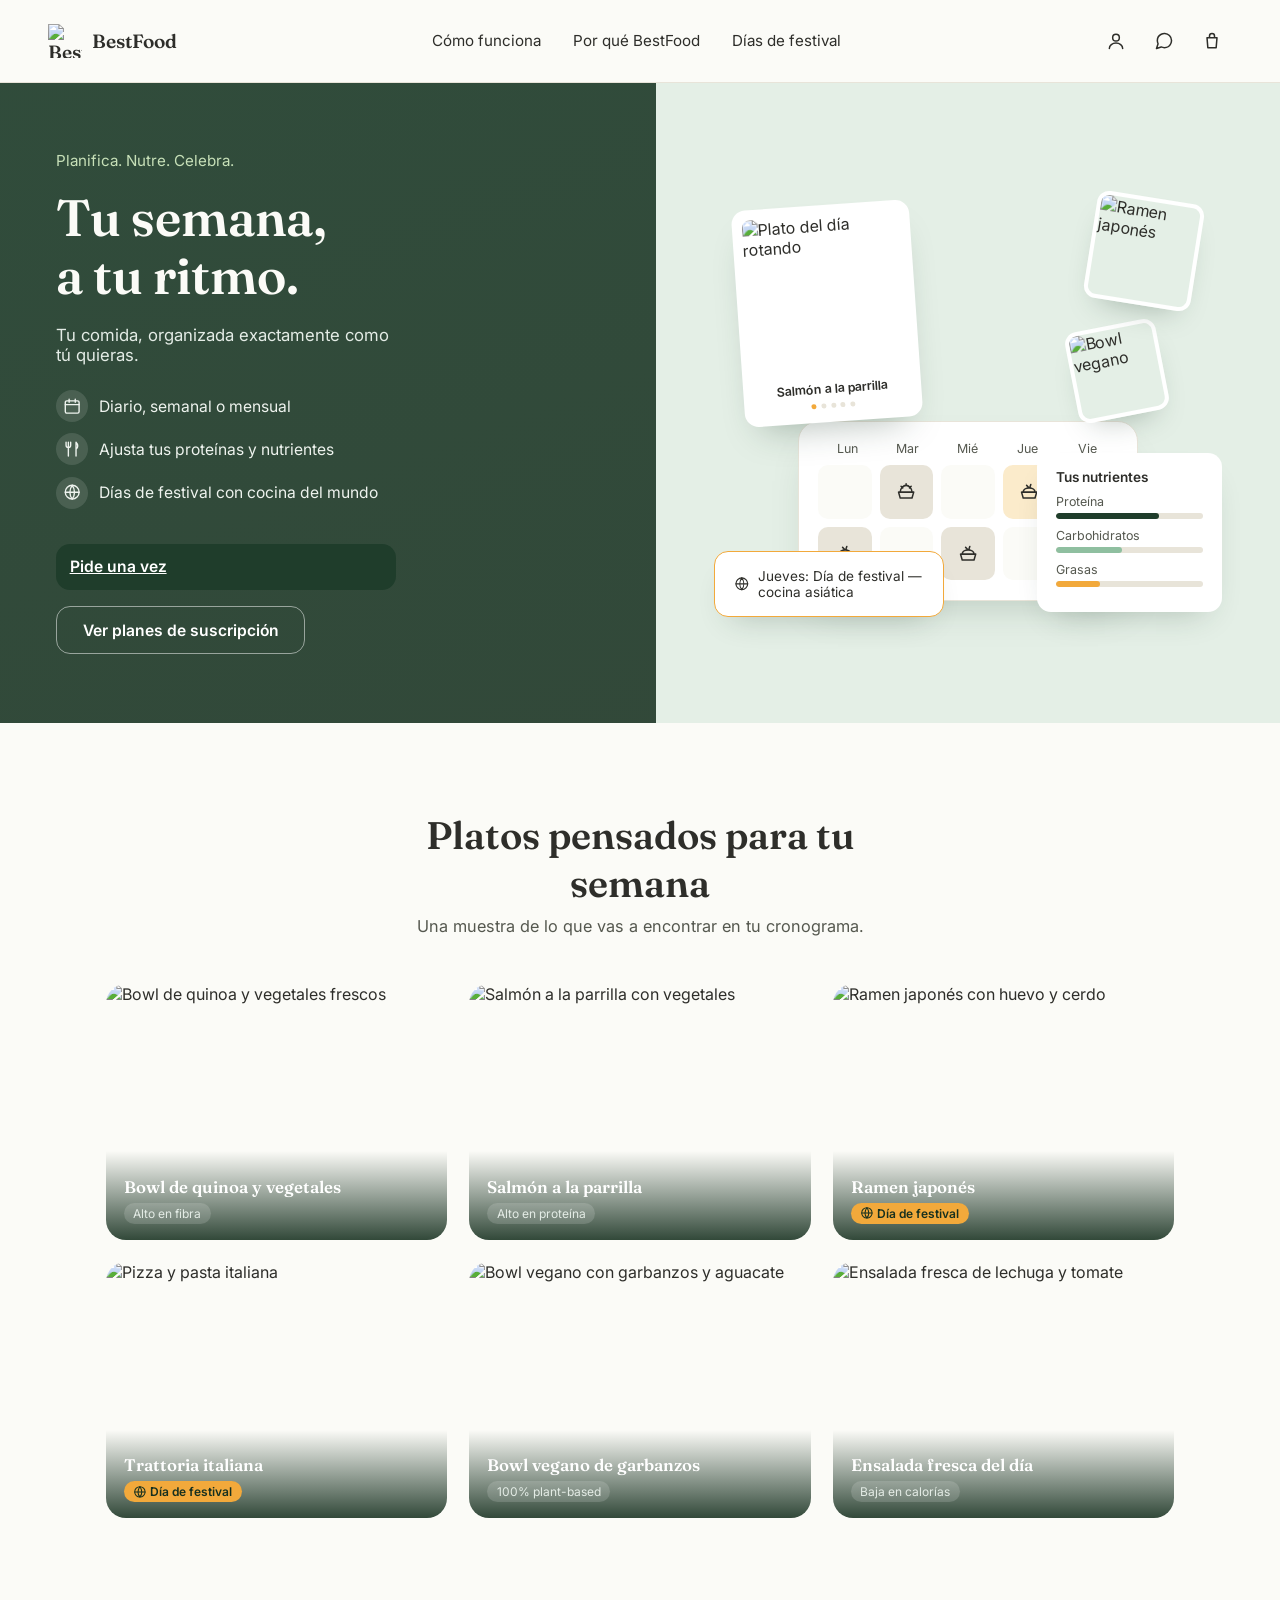
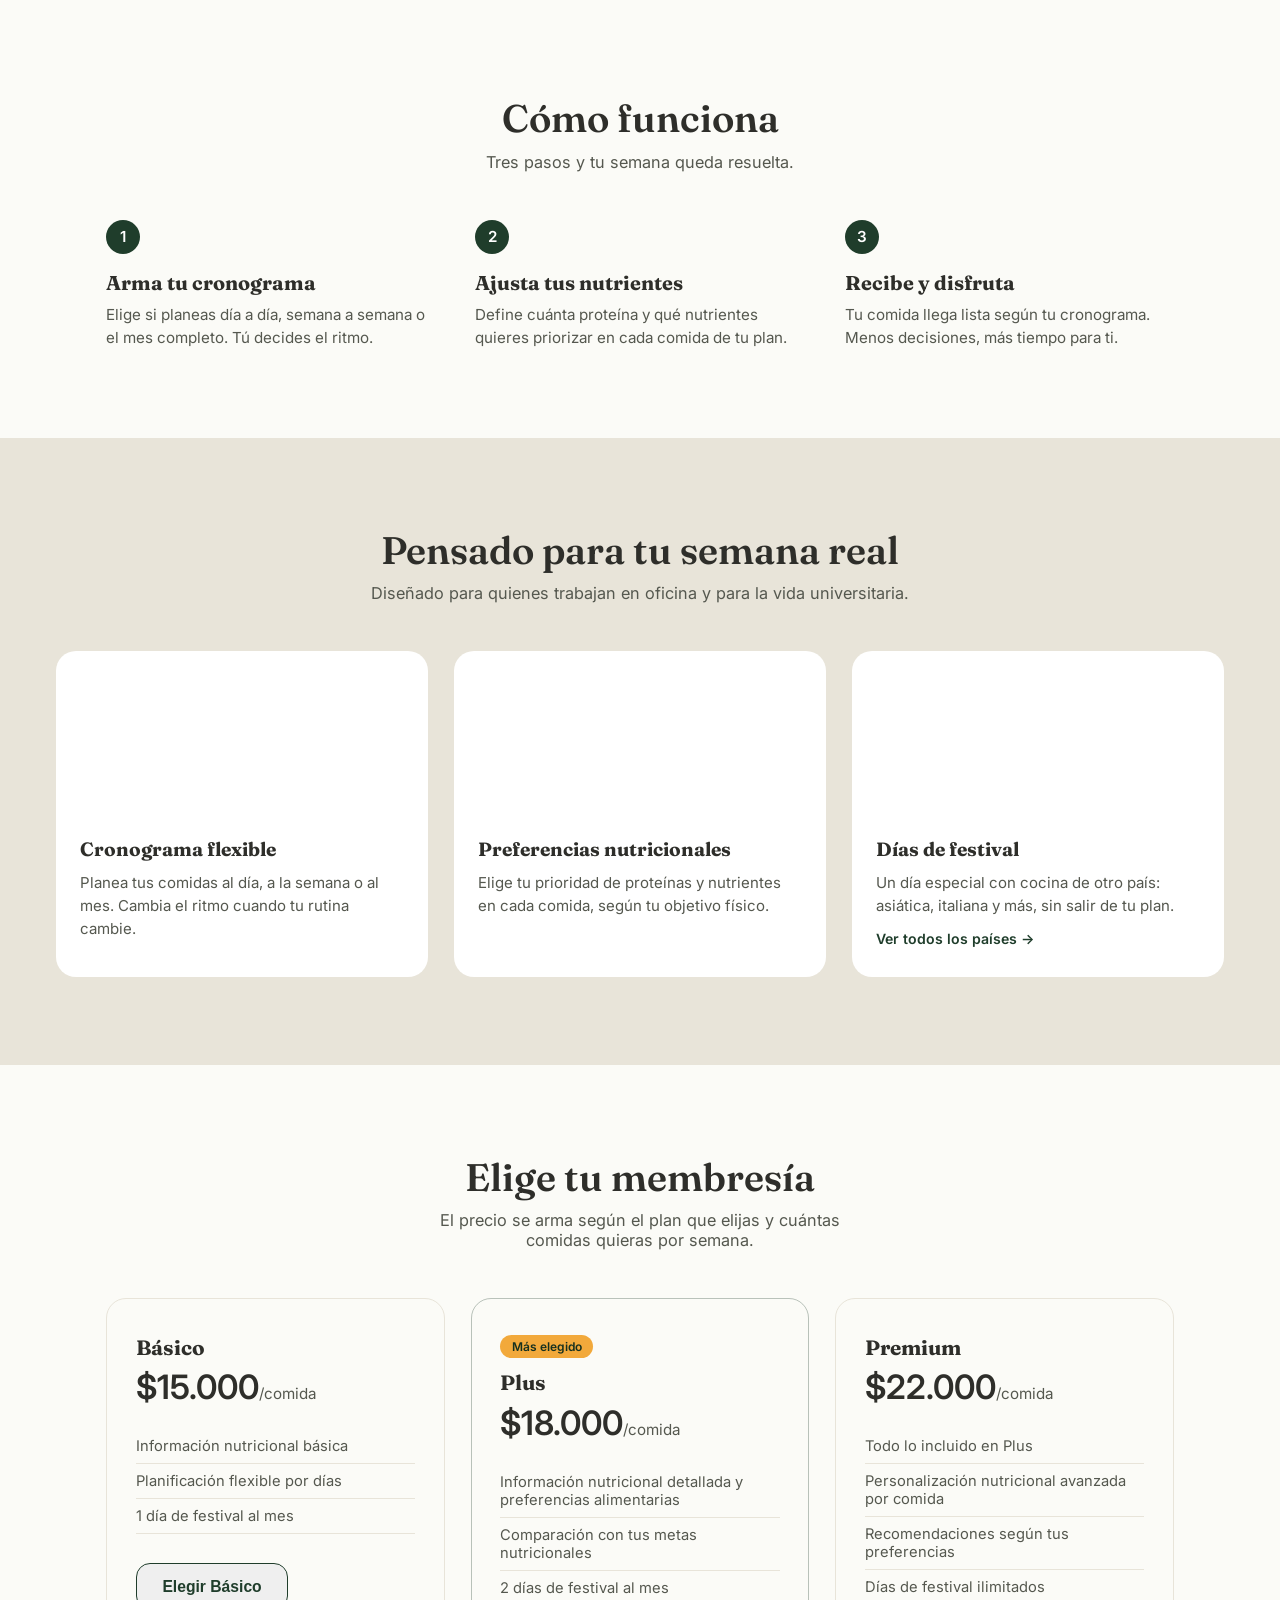
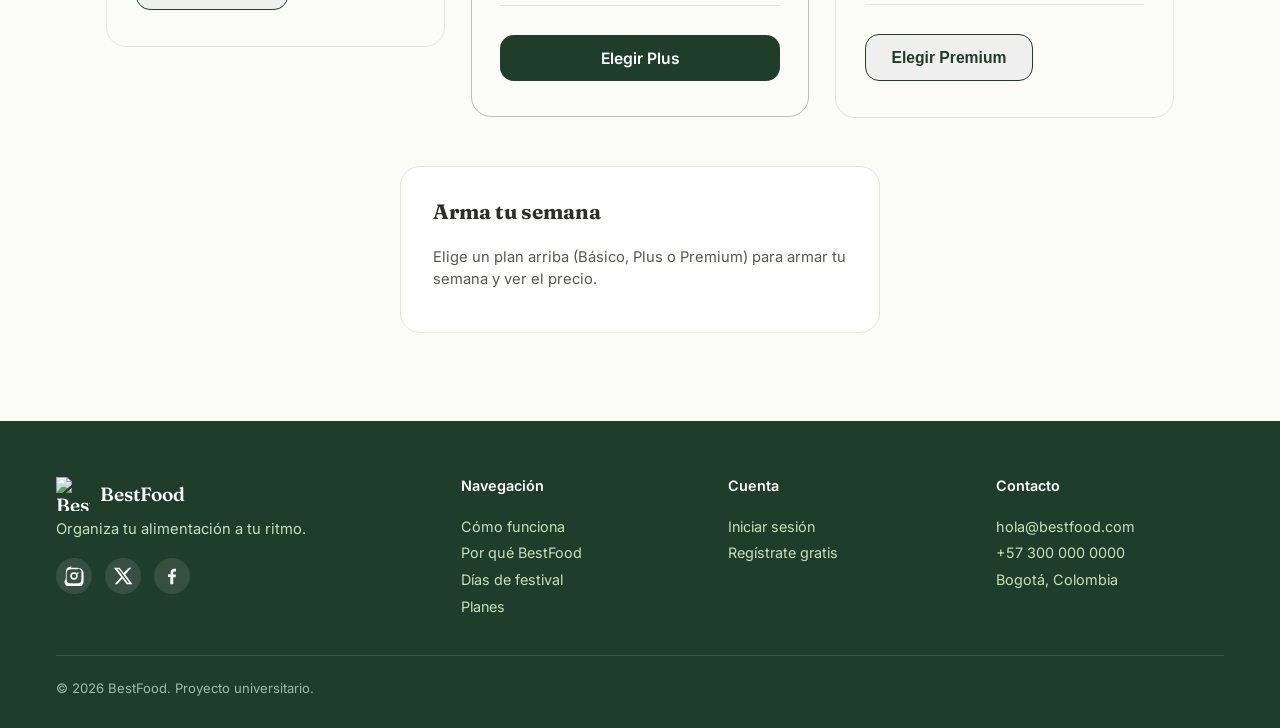
==== commit cf4a8023: "actualizacion y mejora BestFood 1" ====
--- a/index.html
+++ b/index.html
@@ -3,6 +3,7 @@
 <head>
   <meta charset="UTF-8">
   <meta name="viewport" content="width=device-width, initial-scale=1.0">
+  <meta name="description" content="Organiza tu alimentación con BestFood: elige platos, personaliza tus comidas y programa entregas a tu ritmo.">
   <title>BestFood — Organiza tu alimentación a tu ritmo</title>
 
   <link rel="icon" type="image/png" href="assets/logo.png">
@@ -16,8 +17,8 @@
 
   <!-- ============ NAV ============ -->
   <header class="site-nav">
-    <a href="landing.html" class="nav-logo">
-      <img src="assets/logo.png" alt="BestFood" class="nav-logo-icon">
+    <a href="index.html" class="nav-logo">
+      <img loading="lazy" decoding="async" src="assets/logo.png" alt="BestFood" class="nav-logo-icon">
       BestFood
     </a>
 
@@ -53,9 +54,9 @@
         <p class="hero-copy-short">Tu comida, organizada exactamente como tú quieras.</p>
 
         <div class="hero-points">
-          <div class="hero-point"><span class="hero-point-icon">📅</span> Diario, semanal o mensual</div>
-          <div class="hero-point"><span class="hero-point-icon">🥩</span> Ajusta tus proteínas y nutrientes</div>
-          <div class="hero-point"><span class="hero-point-icon">🌏</span> Días de festival con cocina del mundo</div>
+          <div class="hero-point"><span class="hero-point-icon"><svg class="bf-icon" viewBox="0 0 24 24" role="img" aria-label="calendar" xmlns="http://www.w3.org/2000/svg"><g fill="none" stroke="currentColor" stroke-width="1.8" stroke-linecap="round" stroke-linejoin="round"><rect x="3" y="5" width="18" height="16" rx="2"/><path d="M16 3v4M8 3v4M3 10h18"/></g></svg></span> Diario, semanal o mensual</div>
+          <div class="hero-point"><span class="hero-point-icon"><svg class="bf-icon" viewBox="0 0 24 24" role="img" aria-label="utensils" xmlns="http://www.w3.org/2000/svg"><g fill="none" stroke="currentColor" stroke-width="1.8" stroke-linecap="round" stroke-linejoin="round"><path d="M7 3v7M4 3v4a3 3 0 0 0 6 0V3M7 10v11M17 3v18M17 3c3 3 3 7 0 9"/></g></svg></span> Ajusta tus proteínas y nutrientes</div>
+          <div class="hero-point"><span class="hero-point-icon"><svg class="bf-icon" viewBox="0 0 24 24" role="img" aria-label="globe" xmlns="http://www.w3.org/2000/svg"><g fill="none" stroke="currentColor" stroke-width="1.8" stroke-linecap="round" stroke-linejoin="round"><circle cx="12" cy="12" r="9"/><path d="M3 12h18M12 3a15 15 0 0 1 0 18M12 3a15 15 0 0 0 0 18"/></g></svg></span> Días de festival con cocina del mundo</div>
         </div>
 
         <div class="hero-ctas">
@@ -69,17 +70,17 @@
       <div class="preview-stack">
 
         <div class="dish-carousel" id="dish-carousel">
-          <img src="https://images.pexels.com/photos/725991/pexels-photo-725991.jpeg?cs=tinysrgb&w=500" alt="Plato del día rotando" id="dish-carousel-img">
+          <img fetchpriority="high" decoding="async" src="https://images.pexels.com/photos/725991/pexels-photo-725991.jpeg?cs=tinysrgb&w=500" alt="Plato del día rotando" id="dish-carousel-img">
           <div class="dish-carousel-caption" id="dish-carousel-caption">Salmón a la parrilla</div>
           <div class="dish-carousel-dots" id="dish-carousel-dots"></div>
         </div>
 
         <div class="mini-photo mini-photo-1">
-          <img src="https://images.pexels.com/photos/884600/pexels-photo-884600.jpeg?cs=tinysrgb&w=300" alt="Ramen japonés">
+          <img loading="lazy" decoding="async" src="https://images.pexels.com/photos/884600/pexels-photo-884600.jpeg?cs=tinysrgb&w=300" alt="Ramen japonés">
         </div>
 
         <div class="mini-photo mini-photo-2">
-          <img src="https://images.pexels.com/photos/3794378/pexels-photo-3794378.jpeg?cs=tinysrgb&w=300" alt="Bowl vegano">
+          <img loading="lazy" decoding="async" src="https://images.pexels.com/photos/3794378/pexels-photo-3794378.jpeg?cs=tinysrgb&w=300" alt="Bowl vegano">
         </div>
 
         <div class="calendar-card">
@@ -88,16 +89,16 @@
           </div>
           <div class="calendar-grid">
             <div class="cal-cell"></div>
-            <div class="cal-cell has-meal">🥗</div>
+            <div class="cal-cell has-meal"><svg class="bf-icon" viewBox="0 0 24 24" role="img" aria-label="salad" xmlns="http://www.w3.org/2000/svg"><g fill="none" stroke="currentColor" stroke-width="1.8" stroke-linecap="round" stroke-linejoin="round"><path d="M3 12h18l-2 7H5zM5 12c0-5 4-8 7-8s7 3 7 8M12 4V2M8 7l-2-2M16 7l2-2"/></g></svg></div>
             <div class="cal-cell"></div>
-            <div class="cal-cell has-meal fest">🍜</div>
+            <div class="cal-cell has-meal fest"><svg class="bf-icon" viewBox="0 0 24 24" role="img" aria-label="bowl" xmlns="http://www.w3.org/2000/svg"><g fill="none" stroke="currentColor" stroke-width="1.8" stroke-linecap="round" stroke-linejoin="round"><path d="M3 12h18l-2 7H5zM5 12c0-3 3-5 7-5s7 2 7 5M9 4l2 2M14 3l-1 3"/></g></svg></div>
             <div class="cal-cell"></div>
 
-            <div class="cal-cell has-meal">🍛</div>
+            <div class="cal-cell has-meal"><svg class="bf-icon" viewBox="0 0 24 24" role="img" aria-label="bowl" xmlns="http://www.w3.org/2000/svg"><g fill="none" stroke="currentColor" stroke-width="1.8" stroke-linecap="round" stroke-linejoin="round"><path d="M3 12h18l-2 7H5zM5 12c0-3 3-5 7-5s7 2 7 5M9 4l2 2M14 3l-1 3"/></g></svg></div>
             <div class="cal-cell"></div>
-            <div class="cal-cell has-meal">🍲</div>
+            <div class="cal-cell has-meal"><svg class="bf-icon" viewBox="0 0 24 24" role="img" aria-label="bowl" xmlns="http://www.w3.org/2000/svg"><g fill="none" stroke="currentColor" stroke-width="1.8" stroke-linecap="round" stroke-linejoin="round"><path d="M3 12h18l-2 7H5zM5 12c0-3 3-5 7-5s7 2 7 5M9 4l2 2M14 3l-1 3"/></g></svg></div>
             <div class="cal-cell"></div>
-            <div class="cal-cell has-meal">🍊</div>
+            <div class="cal-cell has-meal"><svg class="bf-icon" viewBox="0 0 24 24" role="img" aria-label="citrus" xmlns="http://www.w3.org/2000/svg"><g fill="none" stroke="currentColor" stroke-width="1.8" stroke-linecap="round" stroke-linejoin="round"><circle cx="12" cy="13" r="8"/><path d="M12 5V3M12 5c2-2 4-2 5-1M12 13l5-4M12 13l-2-6M12 13l-6 2"/></g></svg></div>
           </div>
         </div>
 
@@ -118,7 +119,7 @@
         </div>
 
         <div class="floating-card festival-badge">
-          🌏 <span>Jueves: Día de festival — cocina asiática</span>
+          <svg class="bf-icon" viewBox="0 0 24 24" role="img" aria-label="globe" xmlns="http://www.w3.org/2000/svg"><g fill="none" stroke="currentColor" stroke-width="1.8" stroke-linecap="round" stroke-linejoin="round"><circle cx="12" cy="12" r="9"/><path d="M3 12h18M12 3a15 15 0 0 1 0 18M12 3a15 15 0 0 0 0 18"/></g></svg> <span>Jueves: Día de festival — cocina asiática</span>
         </div>
 
       </div>
@@ -153,7 +154,7 @@
         <img src="https://images.pexels.com/photos/884600/pexels-photo-884600.jpeg?cs=tinysrgb&w=700" alt="Ramen japonés con huevo y cerdo" loading="lazy">
         <figcaption>
           <span class="dish-name">Ramen japonés</span>
-          <span class="dish-tag festival-tag">🌏 Día de festival</span>
+          <span class="dish-tag festival-tag"><svg class="bf-icon" viewBox="0 0 24 24" role="img" aria-label="globe" xmlns="http://www.w3.org/2000/svg"><g fill="none" stroke="currentColor" stroke-width="1.8" stroke-linecap="round" stroke-linejoin="round"><circle cx="12" cy="12" r="9"/><path d="M3 12h18M12 3a15 15 0 0 1 0 18M12 3a15 15 0 0 0 0 18"/></g></svg> Día de festival</span>
         </figcaption>
       </figure>
 
@@ -161,7 +162,7 @@
         <img src="https://images.pexels.com/photos/6223229/pexels-photo-6223229.jpeg?cs=tinysrgb&w=700" alt="Pizza y pasta italiana" loading="lazy">
         <figcaption>
           <span class="dish-name">Trattoria italiana</span>
-          <span class="dish-tag festival-tag">🌏 Día de festival</span>
+          <span class="dish-tag festival-tag"><svg class="bf-icon" viewBox="0 0 24 24" role="img" aria-label="globe" xmlns="http://www.w3.org/2000/svg"><g fill="none" stroke="currentColor" stroke-width="1.8" stroke-linecap="round" stroke-linejoin="round"><circle cx="12" cy="12" r="9"/><path d="M3 12h18M12 3a15 15 0 0 1 0 18M12 3a15 15 0 0 0 0 18"/></g></svg> Día de festival</span>
         </figcaption>
       </figure>
 
@@ -254,7 +255,8 @@
         <h3>Básico</h3>
         <p class="plan-price">$15.000<span>/comida</span></p>
         <ul>
-          <li>Etiquetas nutricionales generales</li>
+          <li>Información nutricional básica</li>
+          <li>Planificación flexible por días</li>
           <li>1 día de festival al mes</li>
         </ul>
         <button type="button" class="btn-ghost btn-block plan-select-btn">Elegir Básico</button>
@@ -265,7 +267,8 @@
         <h3>Plus</h3>
         <p class="plan-price">$18.000<span>/comida</span></p>
         <ul>
-          <li>Prioriza proteína, carbohidratos o grasas</li>
+          <li>Información nutricional detallada y preferencias alimentarias</li>
+          <li>Comparación con tus metas nutricionales</li>
           <li>2 días de festival al mes</li>
         </ul>
         <button type="button" class="btn-primary btn-block plan-select-btn">Elegir Plus</button>
@@ -275,7 +278,9 @@
         <h3>Premium</h3>
         <p class="plan-price">$22.000<span>/comida</span></p>
         <ul>
-          <li>Ajuste fino de macros por comida</li>
+          <li>Todo lo incluido en Plus</li>
+          <li>Personalización nutricional avanzada por comida</li>
+          <li>Recomendaciones según tus preferencias</li>
           <li>Días de festival ilimitados</li>
         </ul>
         <button type="button" class="btn-ghost btn-block plan-select-btn">Elegir Premium</button>
@@ -294,6 +299,14 @@
         <p class="calc-selected-plan">Plan seleccionado: <strong id="calc-plan-name">—</strong></p>
 
         <div class="calc-row">
+          <label>¿Cómo quieres organizar tus comidas?</label>
+          <div class="calc-mode-options" role="group" aria-label="Modalidad de planificación">
+            <label class="calc-mode-option"><input type="radio" name="planning-mode" value="regular" checked><span><strong>Plan semanal</strong><small>Elige una cantidad fija de comidas.</small></span></label>
+            <label class="calc-mode-option"><input type="radio" name="planning-mode" value="flexible"><span><strong>Plan flexible</strong><small>Escoge solo los días y comidas que necesitas.</small></span></label>
+          </div>
+        </div>
+
+        <div id="regular-meals-row" class="calc-row">
           <label for="calc-meals">Comidas por semana</label>
           <select id="calc-meals">
             <option value="5">5 — solo almuerzo, días hábiles</option>
@@ -303,6 +316,21 @@
           </select>
         </div>
 
+        <div id="flexible-schedule" class="calc-row" hidden>
+          <label>Selecciona los días y las comidas que necesitas</label>
+          <p class="calc-note">Marca almuerzo, cena o ambos. El total se calcula según las comidas seleccionadas.</p>
+          <div class="flexible-days">
+            <div class="flexible-day" data-day="Lunes"><strong>Lunes</strong><label><input type="checkbox" data-meal="Almuerzo"> Almuerzo</label><label><input type="checkbox" data-meal="Cena"> Cena</label></div>
+            <div class="flexible-day" data-day="Martes"><strong>Martes</strong><label><input type="checkbox" data-meal="Almuerzo"> Almuerzo</label><label><input type="checkbox" data-meal="Cena"> Cena</label></div>
+            <div class="flexible-day" data-day="Miércoles"><strong>Miércoles</strong><label><input type="checkbox" data-meal="Almuerzo"> Almuerzo</label><label><input type="checkbox" data-meal="Cena"> Cena</label></div>
+            <div class="flexible-day" data-day="Jueves"><strong>Jueves</strong><label><input type="checkbox" data-meal="Almuerzo"> Almuerzo</label><label><input type="checkbox" data-meal="Cena"> Cena</label></div>
+            <div class="flexible-day" data-day="Viernes"><strong>Viernes</strong><label><input type="checkbox" data-meal="Almuerzo"> Almuerzo</label><label><input type="checkbox" data-meal="Cena"> Cena</label></div>
+            <div class="flexible-day" data-day="Sábado"><strong>Sábado</strong><label><input type="checkbox" data-meal="Almuerzo"> Almuerzo</label><label><input type="checkbox" data-meal="Cena"> Cena</label></div>
+            <div class="flexible-day" data-day="Domingo"><strong>Domingo</strong><label><input type="checkbox" data-meal="Almuerzo"> Almuerzo</label><label><input type="checkbox" data-meal="Cena"> Cena</label></div>
+          </div>
+          <p id="flexible-count" class="calc-note" aria-live="polite">Selecciona al menos una comida.</p>
+        </div>
+
         <div class="calc-row">
           <label>Entrega</label>
           <div class="calc-toggle">
@@ -328,8 +356,8 @@
     <div class="footer-grid">
 
       <div class="footer-brand">
-        <a href="landing.html" class="nav-logo">
-          <img src="assets/logo.png" alt="BestFood" class="nav-logo-icon">
+        <a href="index.html" class="nav-logo">
+          <img loading="lazy" decoding="async" src="assets/logo.png" alt="BestFood" class="nav-logo-icon">
           BestFood
         </a>
         <p>Organiza tu alimentación a tu ritmo.</p>
--- a/css/styles.css
+++ b/css/styles.css
@@ -10,7 +10,7 @@
   --cream: #FBFBF7;        /* fondo claro general */
   --sand: #E8E4D9;         /* tarjetas / bloques suaves */
   --ink: #2E2E2A;          /* texto principal */
-  --ink-soft: #6B6B62;     /* texto secundario */
+  --ink-soft: #55584F; /* contraste reforzado para texto secundario */     /* texto secundario */
   --error: #C4453A;
 
   --sage: #8FBFA0;         /* verde suave: acentos secundarios */
@@ -1623,3 +1623,22 @@
   font-weight: 600;
   color: var(--forest);
 }
+
+
+/* Planificación flexible — funcionalidad BestFood */
+.calc-mode-options{display:grid;grid-template-columns:repeat(2,minmax(0,1fr));gap:12px;margin-top:8px}
+.calc-mode-option{display:flex;gap:10px;align-items:flex-start;border:1px solid var(--line, #ddd);border-radius:12px;padding:12px;cursor:pointer}
+.calc-mode-option input{margin-top:4px;accent-color:var(--forest, #203f2e)}
+.calc-mode-option span{display:grid;gap:4px}.calc-mode-option small{color:var(--ink-soft, #666);line-height:1.4}
+.flexible-days{display:grid;grid-template-columns:repeat(2,minmax(0,1fr));gap:8px;margin-top:10px}
+.flexible-day{border:1px solid var(--line, #ddd);border-radius:10px;padding:10px;display:grid;gap:8px}
+.flexible-day strong{margin-bottom:2px}.flexible-day label{display:flex;align-items:center;gap:7px;font-size:.94rem}.flexible-day input{accent-color:var(--forest, #203f2e)}
+@media(max-width:600px){.calc-mode-options,.flexible-days{grid-template-columns:1fr}}
+
+
+/* Accesibilidad: foco visible, iconografía vectorial y movimiento reducido. */
+.bf-icon { display:inline-block; width:1.15em; height:1.15em; vertical-align:-0.2em; flex:0 0 auto; }
+:focus-visible { outline: 3px solid #1D4ED8; outline-offset: 3px; border-radius: 4px; }
+@media (prefers-reduced-motion: reduce) {
+  *, *::before, *::after { scroll-behavior: auto !important; animation-duration: 0.01ms !important; animation-iteration-count: 1 !important; transition-duration: 0.01ms !important; }
+}
